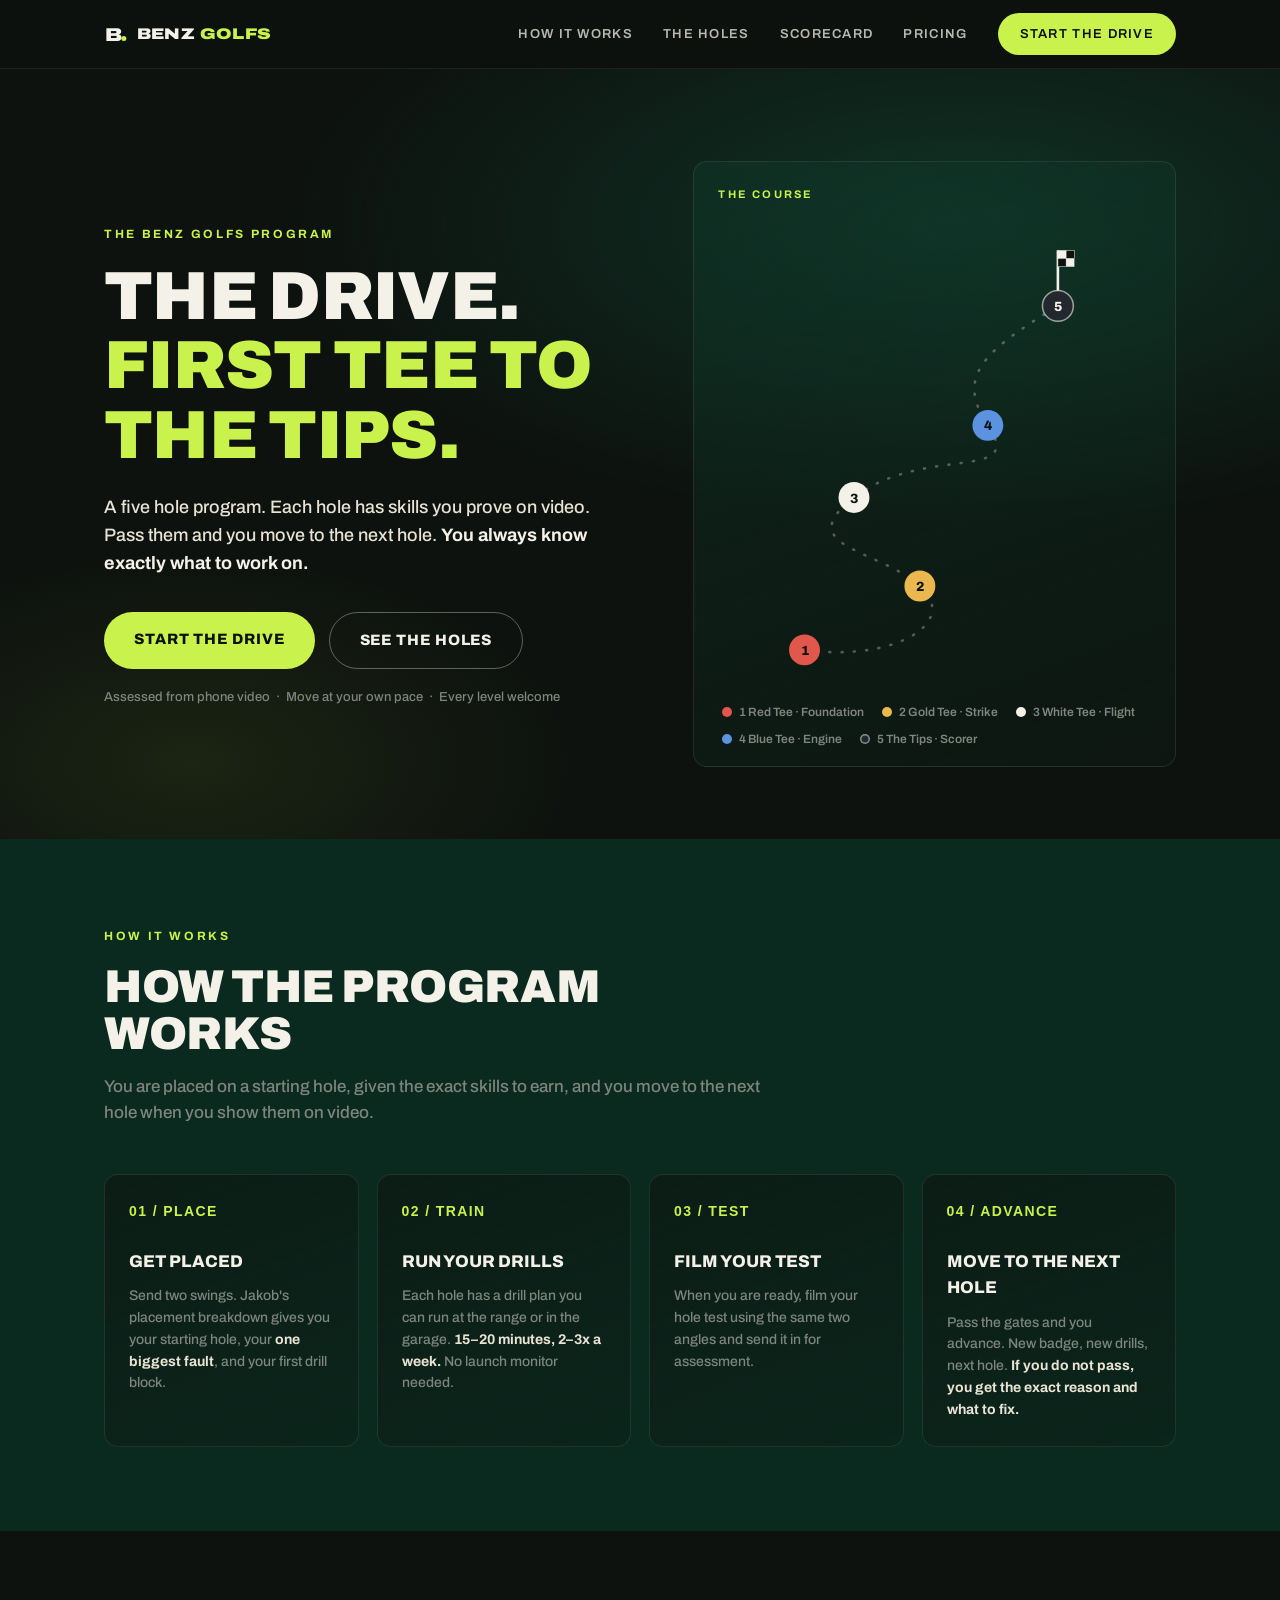
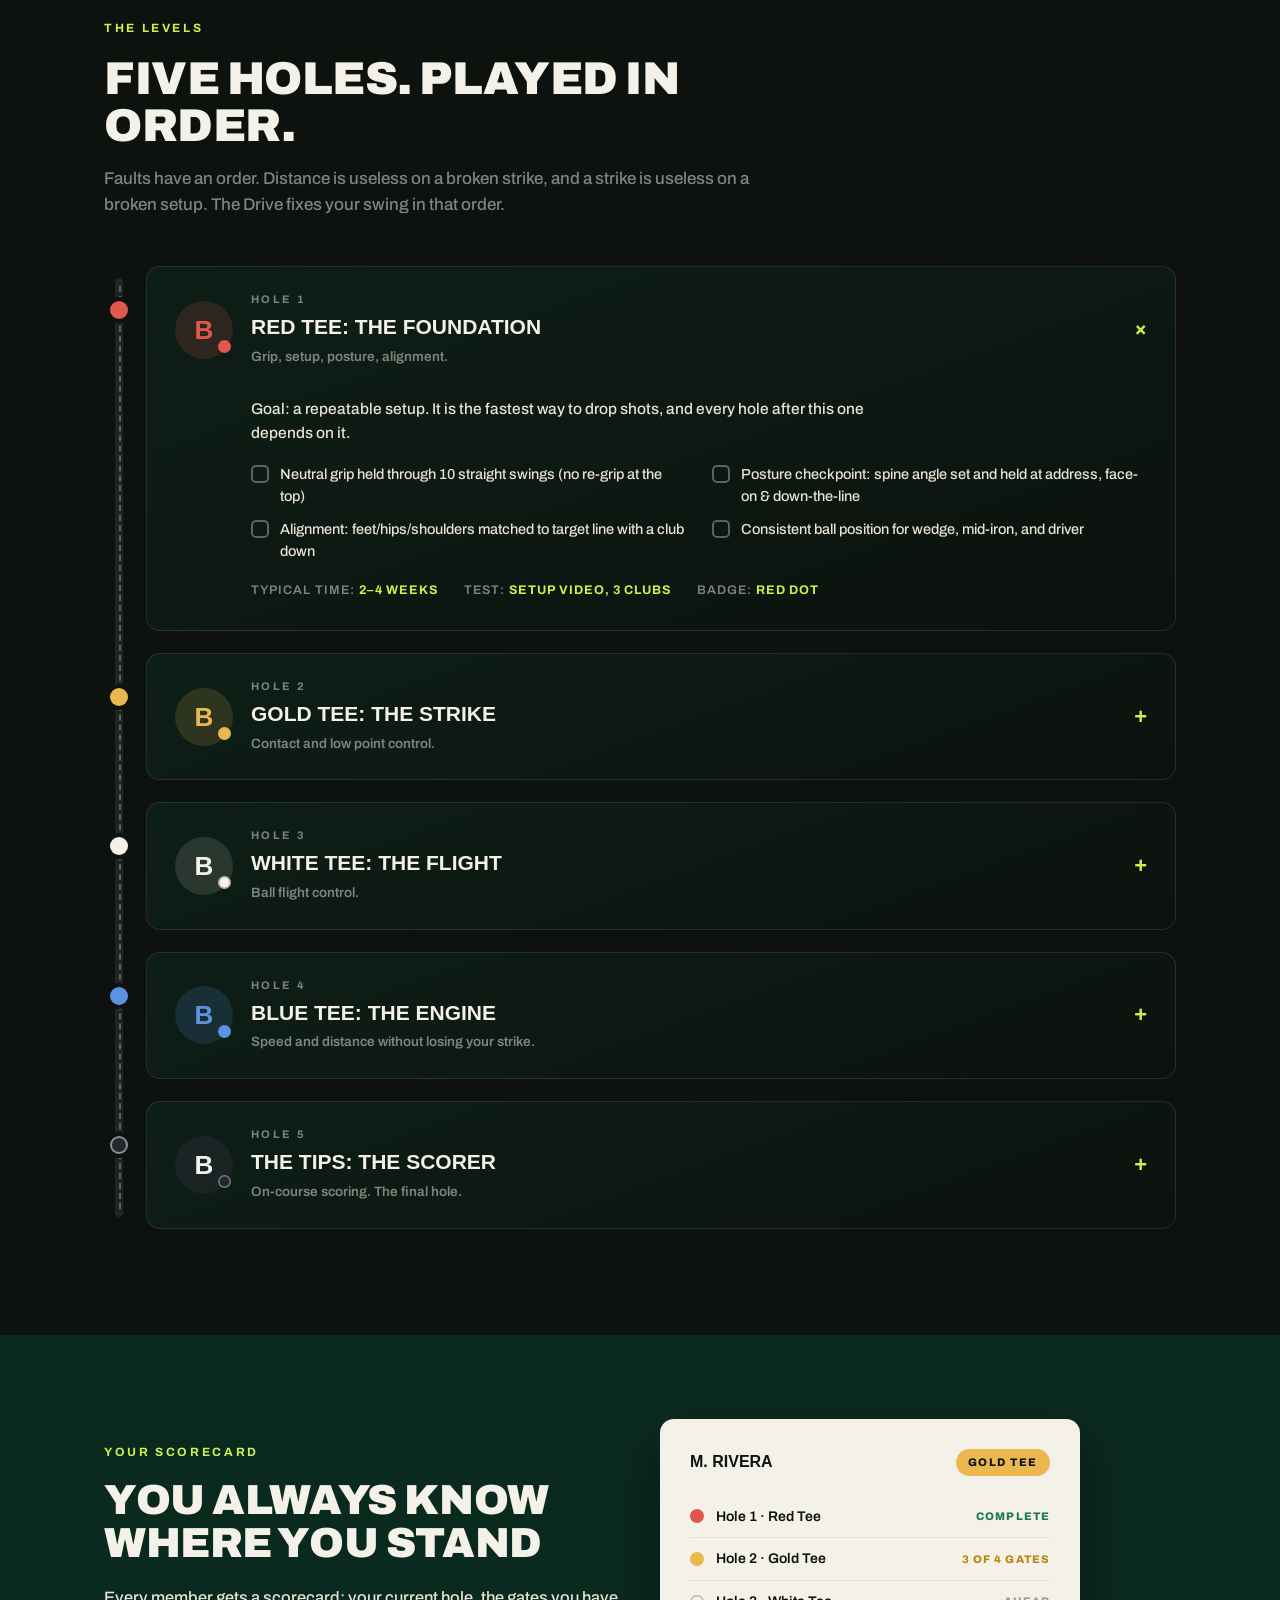
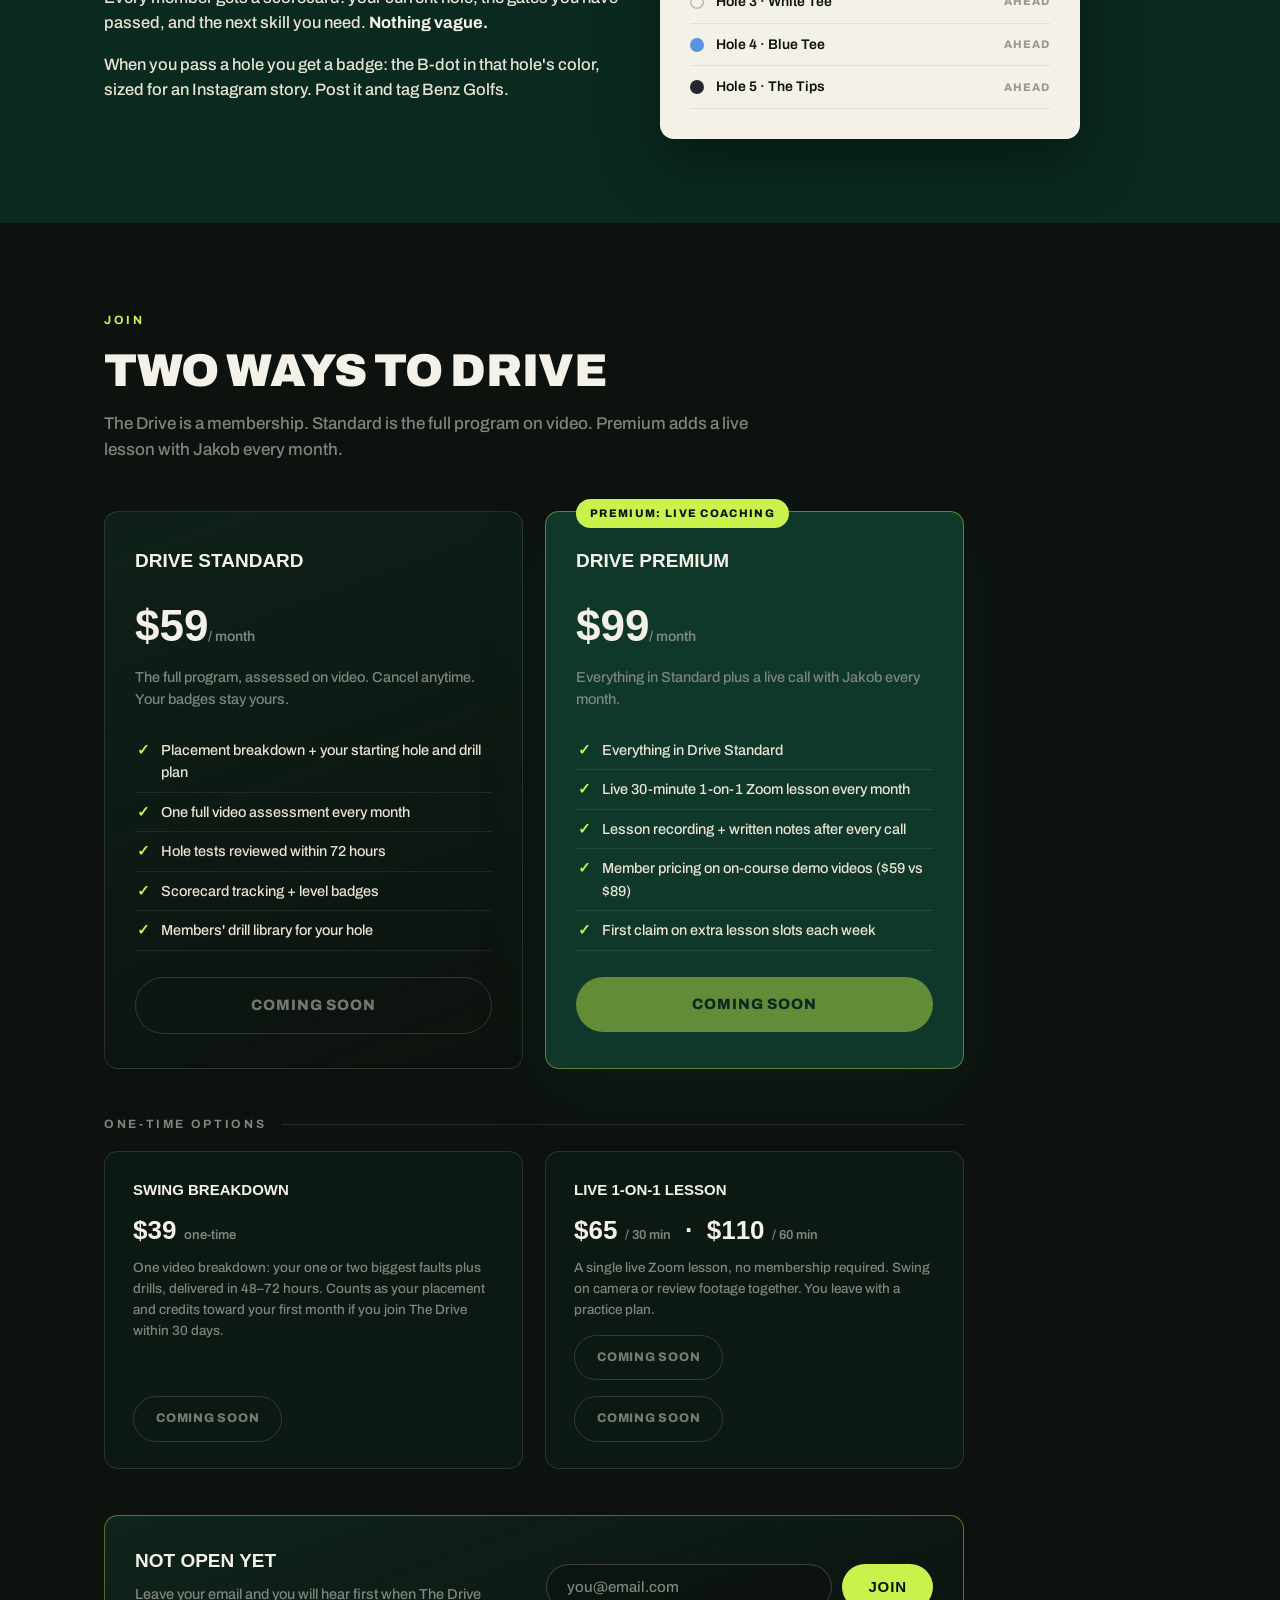
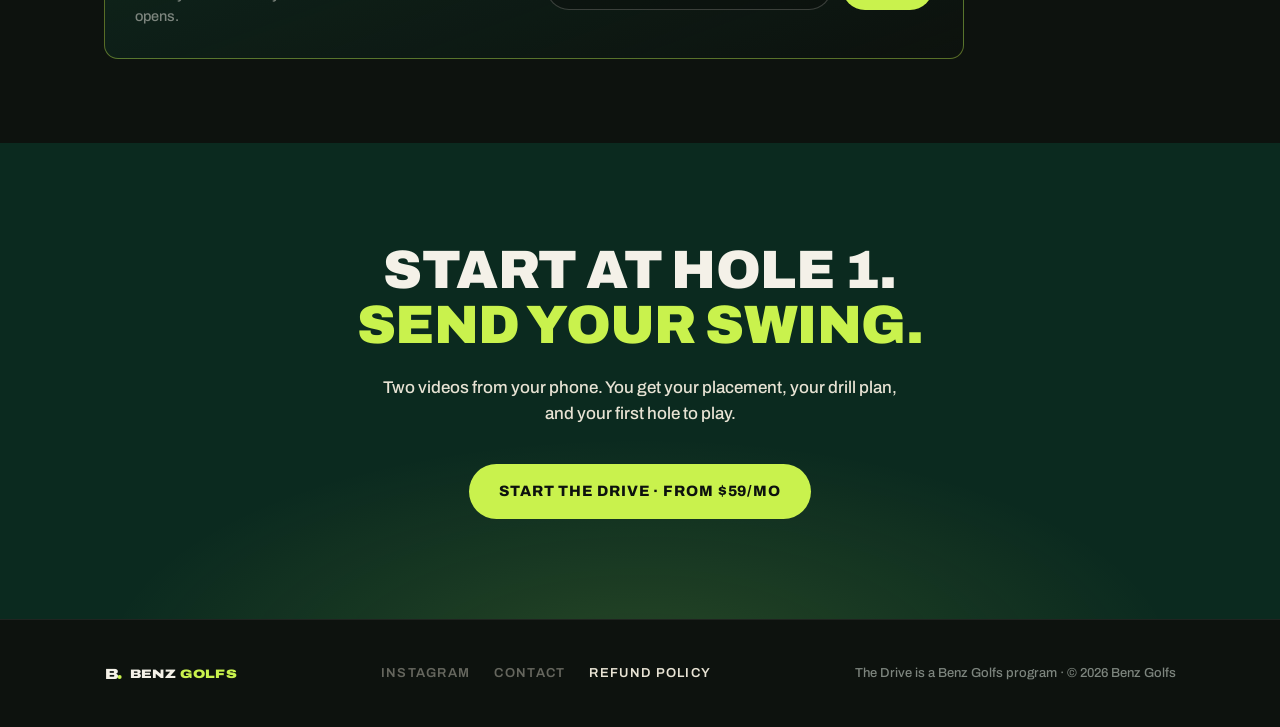
==== drive/index.html @ 37083e80 "Add checkout, intake, booking, waitlist and contact links Wire every buy button through config.js wi" ====
<!DOCTYPE html>
<html lang="en">
<head>
<meta charset="UTF-8">
<meta name="viewport" content="width=device-width, initial-scale=1.0">
<title>The Drive | Benz Golfs Program</title>
<meta name="description" content="The Drive by Benz Golfs: a five hole swing program. Each hole has skill gates you pass on video, a drill plan, and a badge to earn.">
<link rel="icon" type="image/png" href="[data-uri]">
<link rel="preconnect" href="https://fonts.googleapis.com">
<link rel="preconnect" href="https://fonts.gstatic.com" crossorigin>
<link href="https://fonts.googleapis.com/css2?family=Archivo:ital,wght@0,400;0,500;0,600;0,700;0,800;0,900;1,500&family=Archivo+Expanded:wght@700;800;900&display=swap" rel="stylesheet">
<style>
  :root {
    --ink: #0d120e;
    --pine: #10382a;
    --pine-deep: #0b2a1f;
    --cream: #f4f1e8;
    --cream-dim: #e8e3d4;
    --volt: #c9f24d;
    --gray: #7d857e;
    --radius: 14px;
    /* level colors */
    --lv-red: #e2574b;
    --lv-gold: #eab84e;
    --lv-white: #f4f1e8;
    --lv-blue: #5b93e0;
    --lv-black: #23282f;
  }
  * { margin: 0; padding: 0; box-sizing: border-box; }
  html { scroll-behavior: smooth; }
  body {
    font-family: 'Archivo', -apple-system, BlinkMacSystemFont, 'Segoe UI', sans-serif;
    background: var(--ink);
    color: var(--cream);
    line-height: 1.55;
    -webkit-font-smoothing: antialiased;
  }
  .display {
    font-family: 'Archivo Expanded', 'Archivo', sans-serif;
    font-weight: 900;
    text-transform: uppercase;
    letter-spacing: -0.01em;
    line-height: 1.02;
  }
  .wrap { max-width: 1120px; margin: 0 auto; padding: 0 24px; }
  .eyebrow {
    display: inline-block; font-size: 12px; font-weight: 700;
    text-transform: uppercase; letter-spacing: 0.22em;
    color: var(--volt); margin-bottom: 18px;
  }
  .btn {
    display: inline-block; font-weight: 800; font-size: 15px;
    text-transform: uppercase; letter-spacing: 0.06em;
    text-decoration: none; padding: 16px 30px; border-radius: 999px;
    transition: transform .15s ease, box-shadow .15s ease;
    cursor: pointer; border: none;
  }
  .btn:hover { transform: translateY(-2px); }
  .btn-volt { background: var(--volt); color: var(--ink); }
  .btn-volt:hover { box-shadow: 0 8px 28px rgba(201,242,77,0.35); }
  .btn-ghost { background: transparent; color: var(--cream); border: 1.5px solid rgba(244,241,232,0.35); }
  .btn-ghost:hover { border-color: var(--cream); }
  .btn.is-disabled, .btn.is-disabled:hover { opacity: 0.45; cursor: not-allowed; transform: none; box-shadow: none; }
  .btn-stack { display: flex; flex-direction: column; gap: 10px; align-self: stretch; }
  .btn-stack .btn { text-align: center; }

  /* ---------- NAV ---------- */
  nav {
    position: sticky; top: 0; z-index: 50;
    background: rgba(13,18,14,0.88);
    backdrop-filter: blur(12px);
    border-bottom: 1px solid rgba(244,241,232,0.08);
  }
  .nav-inner { display: flex; align-items: center; justify-content: space-between; height: 68px; }
  .wordmark { display: flex; align-items: center; text-decoration: none; }
  .nav-links { display: flex; align-items: center; gap: 30px; }
  .nav-links a {
    color: var(--cream); text-decoration: none; font-size: 13px; font-weight: 600;
    text-transform: uppercase; letter-spacing: 0.1em; opacity: 0.75; transition: opacity .15s;
  }
  .nav-links a:hover { opacity: 1; }
  .nav-links a.nav-cta { color: var(--ink); opacity: 1; }
  .nav-cta { padding: 11px 22px; font-size: 12px; }
  @media (max-width: 760px) { .nav-links { display: none; } }

  /* ---------- HERO ---------- */
  .hero {
    position: relative;
    background:
      radial-gradient(ellipse 80% 60% at 75% 20%, rgba(16,56,42,0.85), transparent 65%),
      radial-gradient(ellipse 50% 45% at 15% 90%, rgba(201,242,77,0.08), transparent 60%),
      var(--ink);
    padding: 92px 0 72px;
    overflow: hidden;
  }
  .hero-grid { display: grid; grid-template-columns: 1.05fr 0.95fr; gap: 56px; align-items: center; }
  .hero h1 { font-size: clamp(40px, 5.6vw, 68px); color: var(--cream); }
  .hero h1 .accent { color: var(--volt); }
  .hero-sub { margin-top: 24px; font-size: 18px; color: var(--cream-dim); max-width: 520px; font-weight: 500; }
  .hero-sub strong { color: var(--cream); }
  .hero-ctas { margin-top: 34px; display: flex; gap: 14px; flex-wrap: wrap; }
  .hero-note { margin-top: 18px; font-size: 13px; color: var(--gray); font-weight: 500; }

  /* tee ladder visual */
  .ladder-visual {
    display: flex; flex-direction: column; gap: 12px;
    background: linear-gradient(160deg, rgba(16,56,42,0.5), rgba(16,56,42,0.12));
    border: 1px solid rgba(244,241,232,0.09);
    border-radius: var(--radius); padding: 28px;
  }
  .rung { display: flex; align-items: center; gap: 14px; padding: 10px 12px; border-radius: 10px; transition: background .2s; }
  .rung:hover { background: rgba(244,241,232,0.05); }
  .rung .tee { width: 22px; height: 22px; border-radius: 50%; flex-shrink: 0; box-shadow: 0 0 12px rgba(0,0,0,0.4); }
  .rung .tee.ring { box-shadow: inset 0 0 0 2px rgba(244,241,232,0.35); }
  .rung .rname { font-family: 'Archivo Expanded', sans-serif; font-weight: 900; text-transform: uppercase; font-size: 15px; letter-spacing: 0.02em; }
  .rung .rsub { font-size: 12.5px; color: var(--gray); font-weight: 600; margin-left: auto; text-align: right; }
  .ladder-visual .cap { font-size: 11px; font-weight: 700; letter-spacing: 0.2em; text-transform: uppercase; color: var(--volt); margin-bottom: 6px; }
  @media (max-width: 860px) { .hero-grid { grid-template-columns: 1fr; } }


  /* roadmap hero visual */
  .roadmap-visual {
    background: linear-gradient(160deg, rgba(16,56,42,0.5), rgba(16,56,42,0.12));
    border: 1px solid rgba(244,241,232,0.09);
    border-radius: var(--radius); padding: 24px 24px 8px;
  }
  .roadmap-visual .cap { font-size: 11px; font-weight: 700; letter-spacing: 0.2em; text-transform: uppercase; color: var(--volt); display:block; margin-bottom: 4px; }
  .roadmap-visual svg { width: 100%; height: auto; display: block; }
  .roadmap-visual .rlabel { font-family: 'Archivo Expanded', Archivo, sans-serif; font-weight: 900; font-size: 13px; letter-spacing: 0.06em; fill: var(--cream); text-transform: uppercase; }
  .roadmap-visual .rsub { font-family: Archivo, sans-serif; font-weight: 600; font-size: 9.5px; letter-spacing: 0.14em; fill: var(--gray); text-transform: uppercase; }


  .course-legend { display: flex; flex-wrap: wrap; gap: 8px 18px; padding: 12px 4px 10px; }
  .course-legend span { display: inline-flex; align-items: center; gap: 7px; font-size: 12px; font-weight: 600; color: var(--gray); }
  .course-legend i { width: 10px; height: 10px; border-radius: 50%; display: inline-block; }

  /* road spine through the stage cards */
  .road { position: relative; padding-left: 42px; }
  .road::before {
    content: ""; position: absolute; left: 11px; top: 12px; bottom: 12px;
    width: 8px; border-radius: 4px; background: #1d2620;
  }
  .road::after {
    content: ""; position: absolute; left: 14.5px; top: 20px; bottom: 20px;
    border-left: 2px dashed rgba(244,241,232,0.3);
  }
  .road details { position: relative; overflow: visible; }
  .road details::before {
    content: ""; position: absolute; left: -37px; top: 34px;
    width: 18px; height: 18px; border-radius: 50%; z-index: 2;
    box-shadow: 0 0 0 4px var(--ink);
  }
  .road details.lv-red::before { background: var(--lv-red); }
  .road details.lv-gold::before { background: var(--lv-gold); }
  .road details.lv-white::before { background: var(--lv-white); }
  .road details.lv-blue::before { background: var(--lv-blue); }
  .road details.lv-black::before { background: var(--lv-black); box-shadow: 0 0 0 4px var(--ink), inset 0 0 0 2px rgba(244,241,232,0.5); }
  @media (max-width: 700px) { .road { padding-left: 34px; } .road details::before { left: -30px; } }

  /* ---------- SECTIONS ---------- */
  section { padding: 84px 0; }
  .sec-head { max-width: 680px; margin-bottom: 48px; }
  .sec-head h2 { font-size: clamp(30px, 4vw, 46px); }
  .sec-head p { margin-top: 16px; color: var(--gray); font-size: 17px; font-weight: 500; }

  /* ---------- HOW ---------- */
  #how { background: var(--pine-deep); }
  .loop { display: grid; grid-template-columns: repeat(4, 1fr); gap: 18px; }
  .loop-step {
    background: linear-gradient(160deg, rgba(13,18,14,0.55), rgba(13,18,14,0.2));
    border: 1px solid rgba(244,241,232,0.09);
    border-radius: var(--radius); padding: 26px 24px;
  }
  .loop-step .n { font-family: 'Archivo Expanded', sans-serif; font-weight: 900; color: var(--volt); font-size: 14px; letter-spacing: 0.1em; display: block; margin-bottom: 26px; }
  .loop-step h3 { font-size: 17px; font-weight: 800; text-transform: uppercase; margin-bottom: 10px; }
  .loop-step p { color: var(--gray); font-size: 14px; font-weight: 500; }
  .loop-step p strong { color: var(--cream-dim); }
  @media (max-width: 860px) { .loop { grid-template-columns: 1fr 1fr; } }
  @media (max-width: 560px) { .loop { grid-template-columns: 1fr; } }

  /* ---------- LEVELS ---------- */
  .level {
    border-radius: var(--radius);
    border: 1px solid rgba(244,241,232,0.1);
    margin-bottom: 22px;
    overflow: hidden;
    background: linear-gradient(160deg, rgba(16,56,42,0.35), rgba(13,18,14,0.2));
  }
  .level-head {
    display: flex; align-items: center; gap: 18px;
    padding: 24px 28px; cursor: pointer; list-style: none;
  }
  .level-head::-webkit-details-marker { display: none; }
  .level-badge {
    width: 58px; height: 58px; border-radius: 50%; flex-shrink: 0;
    display: flex; align-items: center; justify-content: center;
    font-family: 'Archivo Expanded', sans-serif; font-weight: 900; font-size: 26px;
    position: relative;
  }
  .level-badge .dot {
    position: absolute; right: 2px; bottom: 6px;
    width: 13px; height: 13px; border-radius: 50%;
  }
  .level-title { flex-grow: 1; }
  .level-title .lv { font-size: 11px; font-weight: 700; letter-spacing: 0.22em; text-transform: uppercase; color: var(--gray); display: block; margin-bottom: 3px; }
  .level-title h3 { font-family: 'Archivo Expanded', sans-serif; font-weight: 900; text-transform: uppercase; font-size: 21px; }
  .level-title .tag { font-size: 13.5px; color: var(--gray); font-weight: 600; margin-top: 3px; }
  .level-open-ind { font-family: 'Archivo Expanded', sans-serif; font-weight: 900; font-size: 22px; color: var(--volt); transition: transform .2s; }
  details[open] .level-open-ind { transform: rotate(45deg); }
  .level-body { padding: 4px 28px 30px 104px; }
  .level-body .goal { font-size: 15.5px; color: var(--cream-dim); font-weight: 500; margin-bottom: 18px; max-width: 640px; }
  .gates { display: grid; grid-template-columns: 1fr 1fr; gap: 10px 26px; margin-bottom: 18px; }
  .gate { display: flex; gap: 11px; font-size: 14.5px; font-weight: 500; color: var(--cream-dim); align-items: flex-start; }
  .gate .box {
    width: 18px; height: 18px; border-radius: 5px; flex-shrink: 0; margin-top: 2px;
    border: 2px solid rgba(244,241,232,0.35);
  }
  .level-meta { display: flex; gap: 26px; flex-wrap: wrap; font-size: 12.5px; color: var(--gray); font-weight: 600; text-transform: uppercase; letter-spacing: 0.08em; }
  .level-meta b { color: var(--volt); }
  @media (max-width: 700px) {
    .level-body { padding-left: 28px; }
    .gates { grid-template-columns: 1fr; }
  }

  /* ---------- SCORECARD ---------- */
  #scorecard { background: var(--pine-deep); }
  .score-grid { display: grid; grid-template-columns: 1fr 1fr; gap: 40px; align-items: center; }
  .score-copy p { color: var(--cream-dim); font-size: 16.5px; font-weight: 500; margin-bottom: 16px; }
  .score-copy p strong { color: var(--cream); }
  .scard {
    background: var(--cream); color: var(--ink);
    border-radius: var(--radius); padding: 30px;
    box-shadow: 0 24px 60px rgba(0,0,0,0.4);
    max-width: 420px;
  }
  .scard .sc-head { display: flex; justify-content: space-between; align-items: center; margin-bottom: 20px; }
  .scard .sc-head .nm { font-family: 'Archivo Expanded', sans-serif; font-weight: 900; text-transform: uppercase; font-size: 16px; }
  .scard .sc-head .lvl { font-size: 11px; font-weight: 800; letter-spacing: 0.14em; text-transform: uppercase; background: var(--lv-gold); padding: 5px 12px; border-radius: 999px; }
  .sc-row { display: flex; align-items: center; gap: 12px; padding: 10px 0; border-bottom: 1px solid rgba(13,18,14,0.08); font-size: 14px; font-weight: 600; }
  .sc-row .t { width: 14px; height: 14px; border-radius: 50%; flex-shrink: 0; }
  .sc-row .st { margin-left: auto; font-size: 11px; font-weight: 800; letter-spacing: 0.1em; text-transform: uppercase; }
  .sc-row .st.done { color: #1c7a4d; }
  .sc-row .st.now { color: #b8860b; }
  .sc-row .st.next { color: #9a9a90; }
  @media (max-width: 860px) { .score-grid { grid-template-columns: 1fr; } }

  /* ---------- PRICING ---------- */
  .pr-grid { display: grid; grid-template-columns: 1fr 1fr; gap: 22px; max-width: 860px; }
  .pr-card {
    border: 1px solid rgba(244,241,232,0.12); border-radius: var(--radius);
    padding: 34px 30px;
    background: linear-gradient(160deg, rgba(16,56,42,0.4), rgba(13,18,14,0.2));
  }
  .pr-card.featured { background: var(--pine); border-color: rgba(201,242,77,0.4); box-shadow: 0 24px 60px rgba(11,42,31,0.4); position: relative; }
  .pr-card .badge {
    position: absolute; top: -13px; left: 30px;
    background: var(--volt); color: var(--ink);
    font-size: 11px; font-weight: 800; text-transform: uppercase;
    letter-spacing: 0.12em; padding: 6px 14px; border-radius: 999px;
  }
  .pr-card h3 { font-family: 'Archivo Expanded', sans-serif; font-weight: 900; text-transform: uppercase; font-size: 19px; }
  .pr-card .pp { margin: 16px 0 6px; }
  .pr-card .pp .amount { font-family: 'Archivo Expanded', sans-serif; font-weight: 900; font-size: 44px; }
  .pr-card .pp .per { font-size: 14px; color: var(--gray); font-weight: 600; }
  .pr-card .blurb { color: var(--gray); font-size: 14.5px; font-weight: 500; margin-bottom: 20px; }
  .pr-card ul { list-style: none; margin-bottom: 26px; }
  .pr-card li { font-size: 14.5px; font-weight: 500; padding: 8px 0 8px 26px; position: relative; border-bottom: 1px solid rgba(244,241,232,0.08); color: var(--cream-dim); }
  .pr-card li::before { content: "✓"; position: absolute; left: 2px; color: var(--volt); font-weight: 800; }
  @media (max-width: 760px) { .pr-grid { grid-template-columns: 1fr; } }
  .alacarte-label {
    max-width: 860px; margin: 46px 0 18px;
    display: flex; align-items: center; gap: 16px;
    font-size: 12px; font-weight: 700; letter-spacing: 0.22em;
    text-transform: uppercase; color: var(--gray);
  }
  .alacarte-label::after { content: ""; flex-grow: 1; height: 1px; background: rgba(244,241,232,0.12); }
  .oneoff-grid { display: grid; grid-template-columns: 1fr 1fr; gap: 22px; max-width: 860px; }
  .oneoff-card {
    border: 1px solid rgba(244,241,232,0.12); border-radius: var(--radius);
    padding: 26px 28px;
    background: rgba(16,56,42,0.18);
    display: flex; flex-direction: column; gap: 8px;
  }
  .oneoff-card h4 { font-family: 'Archivo Expanded', sans-serif; font-weight: 900; text-transform: uppercase; font-size: 15px; }
  .oneoff-card .op { font-family: 'Archivo Expanded', sans-serif; font-weight: 900; font-size: 26px; }
  .oneoff-card .op span { font-family: 'Archivo', sans-serif; font-size: 13px; color: var(--gray); font-weight: 600; }
  .oneoff-card p { font-size: 13.5px; color: var(--gray); font-weight: 500; flex-grow: 1; }
  .oneoff-card .btn { padding: 12px 22px; font-size: 12.5px; align-self: flex-start; margin-top: 6px; }
  @media (max-width: 760px) { .oneoff-grid { grid-template-columns: 1fr; } }

  /* ---------- WAITLIST ---------- */
  .waitlist {
    max-width: 860px; margin-top: 46px;
    border: 1px solid rgba(201,242,77,0.4); border-radius: var(--radius);
    padding: 30px; background: linear-gradient(160deg, rgba(16,56,42,0.5), rgba(13,18,14,0.2));
    display: grid; grid-template-columns: 1fr 1fr; gap: 24px; align-items: center;
  }
  .waitlist h3 { font-family: 'Archivo Expanded', sans-serif; font-weight: 900; text-transform: uppercase; font-size: 19px; margin-bottom: 8px; }
  .waitlist p { color: var(--gray); font-size: 14.5px; font-weight: 500; }
  .wl-form { display: flex; gap: 10px; }
  .wl-form input[type="email"] {
    flex-grow: 1; min-width: 0;
    font-family: 'Archivo', sans-serif; font-size: 15px; font-weight: 500;
    color: var(--cream); background: rgba(13,18,14,0.6);
    border: 1.5px solid rgba(244,241,232,0.2); border-radius: 999px; padding: 14px 20px;
  }
  .wl-form input[type="email"]:focus { outline: none; border-color: var(--volt); }
  .wl-form input::placeholder { color: var(--gray); }
  .wl-form .btn { padding: 14px 26px; }
  .wl-hp { position: absolute; left: -9999px; }
  .wl-done { display: none; color: var(--volt); font-weight: 700; font-size: 15px; }
  .waitlist.joined .wl-form { display: none; }
  .waitlist.joined .wl-done { display: block; }
  .waitlist iframe { width: 100%; border: 0; }
  @media (max-width: 760px) {
    .waitlist { grid-template-columns: 1fr; padding: 24px; }
    .wl-form { flex-direction: column; }
    .wl-form .btn { text-align: center; }
  }

  /* ---------- FINAL ---------- */
  .final {
    background:
      radial-gradient(ellipse 70% 80% at 50% 110%, rgba(201,242,77,0.14), transparent 60%),
      var(--pine-deep);
    text-align: center; padding: 100px 0;
  }
  .final h2 { font-size: clamp(32px, 4.8vw, 54px); max-width: 780px; margin: 0 auto; }
  .final h2 .accent { color: var(--volt); }
  .final p { margin: 22px auto 36px; color: var(--cream-dim); font-size: 17px; font-weight: 500; max-width: 520px; }

  footer { padding: 40px 0; border-top: 1px solid rgba(244,241,232,0.08); }
  .foot-inner { display: flex; align-items: center; justify-content: space-between; flex-wrap: wrap; gap: 16px; }
  .foot-inner .small { font-size: 13px; color: var(--gray); font-weight: 500; }
  .foot-links { display: flex; gap: 24px; }
  .foot-links a { color: var(--cream-dim); text-decoration: none; font-size: 13px; font-weight: 600; text-transform: uppercase; letter-spacing: 0.1em; }
  .foot-links a:hover { color: var(--volt); }
  .foot-links a.is-disabled { opacity: 0.4; cursor: not-allowed; }
  .foot-links a.is-disabled:hover { color: var(--cream-dim); }

  /* ---------- MOBILE TAB BAR ---------- */
  .tabbar { display: none; }
  @media (max-width: 760px) {
    body { padding-bottom: 92px; }
    section { padding: 60px 0; }
    .tabbar {
      display: flex; position: fixed; top: auto; bottom: 0; left: 0; right: 0; z-index: 60; border-bottom: none;
      background: rgba(13,18,14,0.97);
      backdrop-filter: blur(14px);
      border-top: 1px solid rgba(244,241,232,0.14);
      padding: 10px 4px calc(10px + env(safe-area-inset-bottom));
      justify-content: space-around; align-items: flex-end;
    }
    .tabbar a {
      display: flex; flex-direction: column; align-items: center; gap: 5px;
      flex: 1; text-decoration: none;
      color: var(--gray); font-size: 10px; font-weight: 700;
      letter-spacing: 0.06em; text-transform: uppercase;
      padding-top: 4px;
    }
    .tabbar a.active { color: var(--cream); }
    .tabbar a .tico { width: 20px; height: 20px; display: block; }
    .tabbar a .tico path, .tabbar a .tico rect, .tabbar a .tico circle { stroke: currentColor; }
    .tabbar .drive-tab { margin-top: -30px; color: var(--cream); }
    .tabbar .drive-tab .puck {
      width: 56px; height: 56px; border-radius: 50%;
      background: var(--volt); border: 4px solid var(--ink);
      display: flex; align-items: center; justify-content: center;
      box-shadow: 0 6px 22px rgba(201,242,77,0.45);
    }
    .tabbar .drive-tab .puck svg { width: 24px; height: 24px; }
  }
</style>
</head>
<body>
<!-- LOGO DEFS -->
<svg width="0" height="0" aria-hidden="true" style="position:absolute">
  <defs>
    <symbol id="bg-lockup" viewBox="0 0 434 88">
      <g transform="translate(0,12)">
        <text x="25" y="49" text-anchor="middle" fill="currentColor" style="font-family:'Archivo Expanded',Archivo,sans-serif;font-weight:900;font-stretch:125%;font-size:48px">B</text>
        <circle cx="51" cy="43.5" r="6.5" fill="var(--accent,#c9f24d)"/>
      </g>
      <text x="84" y="58" style="font-family:'Archivo Expanded',Archivo,sans-serif;font-weight:900;font-stretch:125%;font-size:40px;letter-spacing:1px"><tspan fill="currentColor">BENZ </tspan><tspan fill="var(--golf,#c9f24d)">GOLFS</tspan></text>
    </symbol>
  </defs>
</svg>

<!-- ============ NAV ============ -->
<nav>
  <div class="wrap nav-inner">
    <a class="wordmark" href="/" aria-label="Benz Golfs"><svg width="168" height="34" style="color:var(--cream)"><use href="#bg-lockup"/></svg></a>
    <div class="nav-links">
      <a href="#how">How It Works</a>
      <a href="#levels">The Holes</a>
      <a href="#scorecard">Scorecard</a>
      <a href="#join">Pricing</a>
      <a href="#join" class="btn btn-volt nav-cta">Start The Drive</a>
    </div>
  </div>
</nav>

<!-- ============ HERO ============ -->
<header class="hero" id="top">
  <div class="wrap hero-grid">
    <div>
      <span class="eyebrow">The Benz Golfs Program</span>
      <h1 class="display">The Drive.<br><span class="accent">First tee to the tips.</span></h1>
      <p class="hero-sub">A five hole program. Each hole has skills you prove on video. Pass them and you move to the next hole. <strong>You always know exactly what to work on.</strong></p>
      <div class="hero-ctas">
        <a href="#join" class="btn btn-volt">Start The Drive</a>
        <a href="#levels" class="btn btn-ghost">See the Holes</a>
      </div>
      <p class="hero-note">Assessed from phone video&nbsp;&nbsp;·&nbsp;&nbsp;Move at your own pace&nbsp;&nbsp;·&nbsp;&nbsp;Every level welcome</p>
    </div>
    <div class="roadmap-visual" aria-label="The five holes of The Drive">
      <span class="cap">The Course</span>
      <svg viewBox="0 0 420 470" fill="none" role="img">
        <!-- path -->
        <path d="M84,430 C170,442 236,404 196,368 C156,332 70,330 132,282 C200,230 300,268 262,212 C230,164 258,140 330,96" stroke="rgba(244,241,232,0.3)" stroke-width="2.5" stroke-dasharray="1 11" stroke-linecap="round"/>
        <!-- flag at the finish -->
        <line x1="330" y1="82" x2="330" y2="42" stroke="#f4f1e8" stroke-width="2.5"/>
        <g transform="translate(330,42)">
          <rect width="8" height="8" fill="#f4f1e8"/><rect x="8" width="8" height="8" fill="#0d120e" stroke="#f4f1e8" stroke-width="0.5"/>
          <rect y="8" width="8" height="8" fill="#0d120e" stroke="#f4f1e8" stroke-width="0.5"/><rect x="8" y="8" width="8" height="8" fill="#f4f1e8"/>
        </g>
        <!-- stops -->
        <g><circle cx="84" cy="430" r="15" fill="var(--lv-red)"/><text x="84" y="435" text-anchor="middle" fill="#0d120e" style="font-family:Archivo,sans-serif;font-weight:800;font-size:13px">1</text></g>
        <g><circle cx="196" cy="368" r="15" fill="var(--lv-gold)"/><text x="196" y="373" text-anchor="middle" fill="#0d120e" style="font-family:Archivo,sans-serif;font-weight:800;font-size:13px">2</text></g>
        <g><circle cx="132" cy="282" r="15" fill="var(--lv-white)"/><text x="132" y="287" text-anchor="middle" fill="#0d120e" style="font-family:Archivo,sans-serif;font-weight:800;font-size:13px">3</text></g>
        <g><circle cx="262" cy="212" r="15" fill="var(--lv-blue)"/><text x="262" y="217" text-anchor="middle" fill="#0d120e" style="font-family:Archivo,sans-serif;font-weight:800;font-size:13px">4</text></g>
        <g><circle cx="330" cy="96" r="15" fill="var(--lv-black)" stroke="rgba(244,241,232,0.6)" stroke-width="1.5"/><text x="330" y="101" text-anchor="middle" fill="#f4f1e8" style="font-family:Archivo,sans-serif;font-weight:800;font-size:13px">5</text></g>
      </svg>
      <div class="course-legend">
        <span><i style="background:var(--lv-red)"></i>1 Red Tee · Foundation</span>
        <span><i style="background:var(--lv-gold)"></i>2 Gold Tee · Strike</span>
        <span><i style="background:var(--lv-white)"></i>3 White Tee · Flight</span>
        <span><i style="background:var(--lv-blue)"></i>4 Blue Tee · Engine</span>
        <span><i style="background:var(--lv-black);box-shadow:inset 0 0 0 1.5px rgba(244,241,232,0.5)"></i>5 The Tips · Scorer</span>
      </div>
    </div>
  </div>
</header>

<!-- ============ HOW ============ -->
<section id="how">
  <div class="wrap">
    <div class="sec-head">
      <span class="eyebrow">How It Works</span>
      <h2 class="display">How the program works</h2>
      <p>You are placed on a starting hole, given the exact skills to earn, and you move to the next hole when you show them on video.</p>
    </div>
    <div class="loop">
      <div class="loop-step">
        <span class="n">01 / PLACE</span>
        <h3>Get placed</h3>
        <p>Send two swings. Jakob's placement breakdown gives you your starting hole, your <strong>one biggest fault</strong>, and your first drill block.</p>
      </div>
      <div class="loop-step">
        <span class="n">02 / TRAIN</span>
        <h3>Run your drills</h3>
        <p>Each hole has a drill plan you can run at the range or in the garage. <strong>15–20 minutes, 2–3x a week.</strong> No launch monitor needed.</p>
      </div>
      <div class="loop-step">
        <span class="n">03 / TEST</span>
        <h3>Film your test</h3>
        <p>When you are ready, film your hole test using the same two angles and send it in for assessment.</p>
      </div>
      <div class="loop-step">
        <span class="n">04 / ADVANCE</span>
        <h3>Move to the next hole</h3>
        <p>Pass the gates and you advance. New badge, new drills, next hole. <strong>If you do not pass, you get the exact reason and what to fix.</strong></p>
      </div>
    </div>
  </div>
</section>

<!-- ============ LEVELS ============ -->
<section id="levels">
  <div class="wrap">
    <div class="sec-head">
      <span class="eyebrow">The Levels</span>
      <h2 class="display">Five holes. Played in order.</h2>
      <p>Faults have an order. Distance is useless on a broken strike, and a strike is useless on a broken setup. The Drive fixes your swing in that order.</p>
    </div>

    <div class="road">
    <details class="level lv-red" open>
      <summary class="level-head">
        <span class="level-badge" style="background:rgba(226,87,75,0.15);color:var(--lv-red)">B<span class="dot" style="background:var(--lv-red)"></span></span>
        <span class="level-title">
          <span class="lv">Hole 1</span>
          <h3>Red Tee: The Foundation</h3>
          <span class="tag">Grip, setup, posture, alignment.</span>
        </span>
        <span class="level-open-ind">+</span>
      </summary>
      <div class="level-body">
        <p class="goal">Goal: a repeatable setup. It is the fastest way to drop shots, and every hole after this one depends on it.</p>
        <div class="gates">
          <div class="gate"><span class="box"></span>Neutral grip held through 10 straight swings (no re-grip at the top)</div>
          <div class="gate"><span class="box"></span>Posture checkpoint: spine angle set and held at address, face-on &amp; down-the-line</div>
          <div class="gate"><span class="box"></span>Alignment: feet/hips/shoulders matched to target line with a club down</div>
          <div class="gate"><span class="box"></span>Consistent ball position for wedge, mid-iron, and driver</div>
        </div>
        <div class="level-meta"><span>Typical time: <b>2–4 weeks</b></span><span>Test: <b>setup video, 3 clubs</b></span><span>Badge: <b>Red dot</b></span></div>
      </div>
    </details>

    <details class="level lv-gold">
      <summary class="level-head">
        <span class="level-badge" style="background:rgba(234,184,78,0.15);color:var(--lv-gold)">B<span class="dot" style="background:var(--lv-gold)"></span></span>
        <span class="level-title">
          <span class="lv">Hole 2</span>
          <h3>Gold Tee: The Strike</h3>
          <span class="tag">Contact and low point control.</span>
        </span>
        <span class="level-open-ind">+</span>
      </summary>
      <div class="level-body">
        <p class="goal">Goal: ball first, ground second, every time. Controlling your low point removes thin and fat shots.</p>
        <div class="gates">
          <div class="gate"><span class="box"></span>7/10 ball-first strikes with a mid-iron (towel or line drill on video)</div>
          <div class="gate"><span class="box"></span>Divot starts in front of the ball, not behind it</div>
          <div class="gate"><span class="box"></span>Weight on the lead side at impact, no hanging back</div>
          <div class="gate"><span class="box"></span>Centered face contact 6/10 (foot-spray or impact tape)</div>
        </div>
        <div class="level-meta"><span>Typical time: <b>4–8 weeks</b></span><span>Test: <b>10-ball strike test</b></span><span>Badge: <b>Gold dot</b></span></div>
      </div>
    </details>

    <details class="level lv-white">
      <summary class="level-head">
        <span class="level-badge" style="background:rgba(244,241,232,0.12);color:var(--lv-white)">B<span class="dot" style="background:var(--lv-white);box-shadow:inset 0 0 0 1.5px rgba(13,18,14,0.3)"></span></span>
        <span class="level-title">
          <span class="lv">Hole 3</span>
          <h3>White Tee: The Flight</h3>
          <span class="tag">Ball flight control.</span>
        </span>
        <span class="level-open-ind">+</span>
      </summary>
      <div class="level-body">
        <p class="goal">Goal: the ball starts where you aim it and curves the way you chose. You learn to control face and path.</p>
        <div class="gates">
          <div class="gate"><span class="box"></span>7/10 shots starting on your intended line</div>
          <div class="gate"><span class="box"></span>One reliable stock shape (draw or fade) you can call before you swing</div>
          <div class="gate"><span class="box"></span>Big miss reduced: no more than 1 in 10 with the old curve</div>
          <div class="gate"><span class="box"></span>Trajectory control: show a stock, a lower, and a higher flight with one club</div>
        </div>
        <div class="level-meta"><span>Typical time: <b>6–10 weeks</b></span><span>Test: <b>called-shot video test</b></span><span>Badge: <b>White dot</b></span></div>
      </div>
    </details>

    <details class="level lv-blue">
      <summary class="level-head">
        <span class="level-badge" style="background:rgba(91,147,224,0.15);color:var(--lv-blue)">B<span class="dot" style="background:var(--lv-blue)"></span></span>
        <span class="level-title">
          <span class="lv">Hole 4</span>
          <h3>Blue Tee: The Engine</h3>
          <span class="tag">Speed and distance without losing your strike.</span>
        </span>
        <span class="level-open-ind">+</span>
      </summary>
      <div class="level-body">
        <p class="goal">Goal: more distance through better sequencing, not harder swinging. Ground force, rotation, and a reliable driver.</p>
        <div class="gates">
          <div class="gate"><span class="box"></span>Proper sequence on video: hips lead, chest follows, arms last</div>
          <div class="gate"><span class="box"></span>Driver carry up a measurable step from your Level 3 baseline</div>
          <div class="gate"><span class="box"></span>Speed session protocol done 2x/week for four weeks</div>
          <div class="gate"><span class="box"></span>Keep it: 7/10 fairway-window drives at your new speed</div>
        </div>
        <div class="level-meta"><span>Typical time: <b>8–12 weeks</b></span><span>Test: <b>driver session video</b></span><span>Badge: <b>Blue dot</b></span></div>
      </div>
    </details>

    <details class="level lv-black">
      <summary class="level-head">
        <span class="level-badge" style="background:rgba(35,40,47,0.6);color:var(--cream)">B<span class="dot" style="background:var(--lv-black);box-shadow:inset 0 0 0 1.5px rgba(244,241,232,0.4)"></span></span>
        <span class="level-title">
          <span class="lv">Hole 5</span>
          <h3>The Tips: The Scorer</h3>
          <span class="tag">On-course scoring. The final hole.</span>
        </span>
        <span class="level-open-ind">+</span>
      </summary>
      <div class="level-body">
        <p class="goal">Goal: take the swing to the course. Scoring shots, smart misses, and a pre-shot routine that holds up under pressure.</p>
        <div class="gates">
          <div class="gate"><span class="box"></span>Wedge distance control: three stock numbers you can hit on demand</div>
          <div class="gate"><span class="box"></span>On-course video: routine + commitment on 9 documented holes</div>
          <div class="gate"><span class="box"></span>Miss management: your bad shot is playable (show the pattern)</div>
          <div class="gate"><span class="box"></span>Beat your entry handicap by the target you and Jakob set</div>
        </div>
        <div class="level-meta"><span>Typical time: <b>ongoing</b></span><span>Test: <b>on-course assessment</b></span><span>Badge: <b>Black dot, Tips graduate</b></span></div>
      </div>
    </details>
    </div>

  </div>
</section>

<!-- ============ SCORECARD ============ -->
<section id="scorecard">
  <div class="wrap score-grid">
    <div class="score-copy">
      <span class="eyebrow">Your Scorecard</span>
      <h2 class="display" style="font-size:clamp(28px,3.6vw,42px);margin-bottom:20px;">You always know where you stand</h2>
      <p>Every member gets a scorecard: your current hole, the gates you have passed, and the next skill you need. <strong>Nothing vague.</strong></p>
      <p>When you pass a hole you get a badge: the B-dot in that hole's color, sized for an Instagram story. Post it and tag Benz Golfs.</p>
    </div>
    <div class="scard" aria-label="Example scorecard">
      <div class="sc-head">
        <span class="nm">M. Rivera</span>
        <span class="lvl">Gold Tee</span>
      </div>
      <div class="sc-row"><span class="t" style="background:var(--lv-red)"></span>Hole 1 · Red Tee<span class="st done">Complete</span></div>
      <div class="sc-row"><span class="t" style="background:var(--lv-gold)"></span>Hole 2 · Gold Tee<span class="st now">3 of 4 gates</span></div>
      <div class="sc-row"><span class="t" style="background:var(--lv-white);box-shadow:inset 0 0 0 1.5px rgba(13,18,14,0.25)"></span>Hole 3 · White Tee<span class="st next">Ahead</span></div>
      <div class="sc-row"><span class="t" style="background:var(--lv-blue)"></span>Hole 4 · Blue Tee<span class="st next">Ahead</span></div>
      <div class="sc-row"><span class="t" style="background:var(--lv-black)"></span>Hole 5 · The Tips<span class="st next">Ahead</span></div>
    </div>
  </div>
</section>

<!-- ============ PRICING ============ -->
<section id="join">
  <div class="wrap">
    <div class="sec-head">
      <span class="eyebrow">Join</span>
      <h2 class="display">Two ways to drive</h2>
      <p>The Drive is a membership. Standard is the full program on video. Premium adds a live lesson with Jakob every month.</p>
    </div>
    <div class="pr-grid">
      <div class="pr-card">
        <h3>Drive Standard</h3>
        <div class="pp"><span class="amount">$59</span><span class="per">/ month</span></div>
        <p class="blurb">The full program, assessed on video. Cancel anytime. Your badges stay yours.</p>
        <ul>
          <li>Placement breakdown + your starting hole and drill plan</li>
          <li>One full video assessment every month</li>
          <li>Hole tests reviewed within 72 hours</li>
          <li>Scorecard tracking + level badges</li>
          <li>Members' drill library for your hole</li>
        </ul>
        <a class="btn btn-ghost" style="width:100%;text-align:center;" data-product="standard">Start The Drive · $59/mo</a>
      </div>
      <div class="pr-card featured">
        <span class="badge">Premium: Live Coaching</span>
        <h3>Drive Premium</h3>
        <div class="pp"><span class="amount">$99</span><span class="per">/ month</span></div>
        <p class="blurb">Everything in Standard plus a live call with Jakob every month.</p>
        <ul>
          <li>Everything in Drive Standard</li>
          <li>Live 30-minute 1-on-1 Zoom lesson every month</li>
          <li>Lesson recording + written notes after every call</li>
          <li>Member pricing on on-course demo videos ($59 vs $89)</li>
          <li>First claim on extra lesson slots each week</li>
        </ul>
        <a class="btn btn-volt" style="width:100%;text-align:center;" data-product="premium">Go Premium · $99/mo</a>
      </div>
    </div>

    <div class="alacarte-label">One-time options</div>
    <div class="oneoff-grid">
      <div class="oneoff-card">
        <h4>Swing Breakdown</h4>
        <div class="op">$39 <span>one-time</span></div>
        <p>One video breakdown: your one or two biggest faults plus drills, delivered in 48–72 hours. Counts as your placement and credits toward your first month if you join The Drive within 30 days.</p>
        <a class="btn btn-ghost" data-product="breakdown">Get a Breakdown</a>
      </div>
      <div class="oneoff-card">
        <h4>Live 1-on-1 Lesson</h4>
        <div class="op">$65 <span>/ 30 min</span> &nbsp;·&nbsp; $110 <span>/ 60 min</span></div>
        <p>A single live Zoom lesson, no membership required. Swing on camera or review footage together. You leave with a practice plan.</p>
        <div class="btn-stack">
          <a class="btn btn-ghost" data-product="zoom30">Book 30 Min · $65</a>
          <a class="btn btn-ghost" data-product="zoom60">Book 60 Min · $110</a>
        </div>
      </div>
    </div>

    <!-- ============ WAITLIST ============ -->
    <!-- Uses Netlify Forms by default (the form is detected at deploy time; submissions show in the Netlify dashboard under Forms).
         If TALLY_WAITLIST_FORM_ID is set in /config.js, the Tally form is embedded here instead. -->
    <div class="waitlist" id="waitlist">
      <div>
        <h3>Not open yet</h3>
        <p>Leave your email and you will hear first when The Drive opens.</p>
      </div>
      <div class="wl-slot">
        <form class="wl-form" name="drive-waitlist" method="POST" action="/drive/?waitlist=joined" data-netlify="true" netlify-honeypot="bot-field">
          <input type="hidden" name="form-name" value="drive-waitlist">
          <p class="wl-hp" aria-hidden="true"><label>Leave this field empty <input name="bot-field" tabindex="-1" autocomplete="off"></label></p>
          <label for="wl-email" class="wl-hp">Email</label>
          <input id="wl-email" type="email" name="email" placeholder="you@email.com" required autocomplete="email">
          <button type="submit" class="btn btn-volt">Join</button>
        </form>
        <p class="wl-done">You are on the list. You will get one email when The Drive opens.</p>
      </div>
    </div>
  </div>
</section>

<!-- ============ FINAL ============ -->
<section class="final">
  <div class="wrap">
    <h2 class="display">Start at Hole 1.<br><span class="accent">Send your swing.</span></h2>
    <p>Two videos from your phone. You get your placement, your drill plan, and your first hole to play.</p>
    <a href="#join" class="btn btn-volt">Start The Drive · From $59/mo</a>
  </div>
</section>

<footer>
  <div class="wrap foot-inner">
    <a class="wordmark" href="#top" aria-label="Benz Golfs"><svg width="133" height="27" style="color:var(--cream)"><use href="#bg-lockup"/></svg></a>
    <div class="foot-links">
      <a data-link="instagram">Instagram</a>
      <a data-link="contact">Contact</a>
      <a href="/#faq">Refund Policy</a>
    </div>
    <span class="small">The Drive is a Benz Golfs program · © 2026 Benz Golfs</span>
  </div>
</footer>

<nav class="tabbar" aria-label="Mobile navigation">
  <a href="/"><svg class="tico" viewBox="0 0 24 24" fill="none" stroke-width="2" stroke-linecap="round" stroke-linejoin="round"><path d="M3 11 L12 4 L21 11 M6 10 V20 H18 V10"/></svg><span>Home</span></a>
  <a href="#levels"><svg class="tico" viewBox="0 0 24 24" fill="none" stroke-width="2" stroke-linecap="round" stroke-linejoin="round"><path d="M6 21 V4 M6 4 H17 L14.5 7.5 L17 11 H6"/></svg><span>Holes</span></a>
  <a href="#top" class="drive-tab active"><span class="puck"><svg viewBox="0 0 24 24" fill="none"><line x1="7" y1="21" x2="7" y2="3" stroke="#0d120e" stroke-width="2.4" stroke-linecap="round"/><g><rect x="7" y="3" width="5" height="5" fill="#0d120e"/><rect x="12" y="3" width="5" height="5" fill="none" stroke="#0d120e" stroke-width="1.2"/><rect x="7" y="8" width="5" height="5" fill="none" stroke="#0d120e" stroke-width="1.2"/><rect x="12" y="8" width="5" height="5" fill="#0d120e"/></g></svg></span><span>The Drive</span></a>
  <a href="#scorecard"><svg class="tico" viewBox="0 0 24 24" fill="none" stroke-width="2" stroke-linecap="round" stroke-linejoin="round"><rect x="3" y="5" width="18" height="14" rx="2"/><path d="M7 10 H17 M7 14 H13"/></svg><span>Scorecard</span></a>
  <a href="#join"><svg class="tico" viewBox="0 0 24 24" fill="none" stroke-width="2" stroke-linecap="round" stroke-linejoin="round"><path d="M12 3 H20 V11 L11 20 L3 12 Z"/><circle cx="16" cy="7" r="1.6"/></svg><span>Join</span></a>
</nav>

<script src="/config.js"></script>
<script src="/assets/site.js"></script>
<script>
(function () {
  var cfg = window.BENZ_CONFIG || {};
  var box = document.getElementById('waitlist');
  if (!box) return;
  var tallyId = (cfg.TALLY_WAITLIST_FORM_ID || '').trim();
  if (tallyId) {
    /* Swap the Netlify form for the Tally embed. */
    var slot = box.querySelector('.wl-slot');
    var iframe = document.createElement('iframe');
    iframe.src = 'https://tally.so/embed/' + encodeURIComponent(tallyId) + '?alignLeft=1&hideTitle=1&transparentBackground=1&dynamicHeight=1';
    iframe.title = 'The Drive waitlist';
    iframe.height = '180';
    iframe.loading = 'lazy';
    slot.innerHTML = '';
    slot.appendChild(iframe);
    var s = document.createElement('script');
    s.src = 'https://tally.so/widgets/embed.js';
    document.body.appendChild(s);
    return;
  }
  /* Netlify Forms redirects back here after a submission. */
  if (/[?&]waitlist=joined/.test(window.location.search)) {
    box.classList.add('joined');
    box.scrollIntoView();
  }
})();
</script>
</body>
</html>
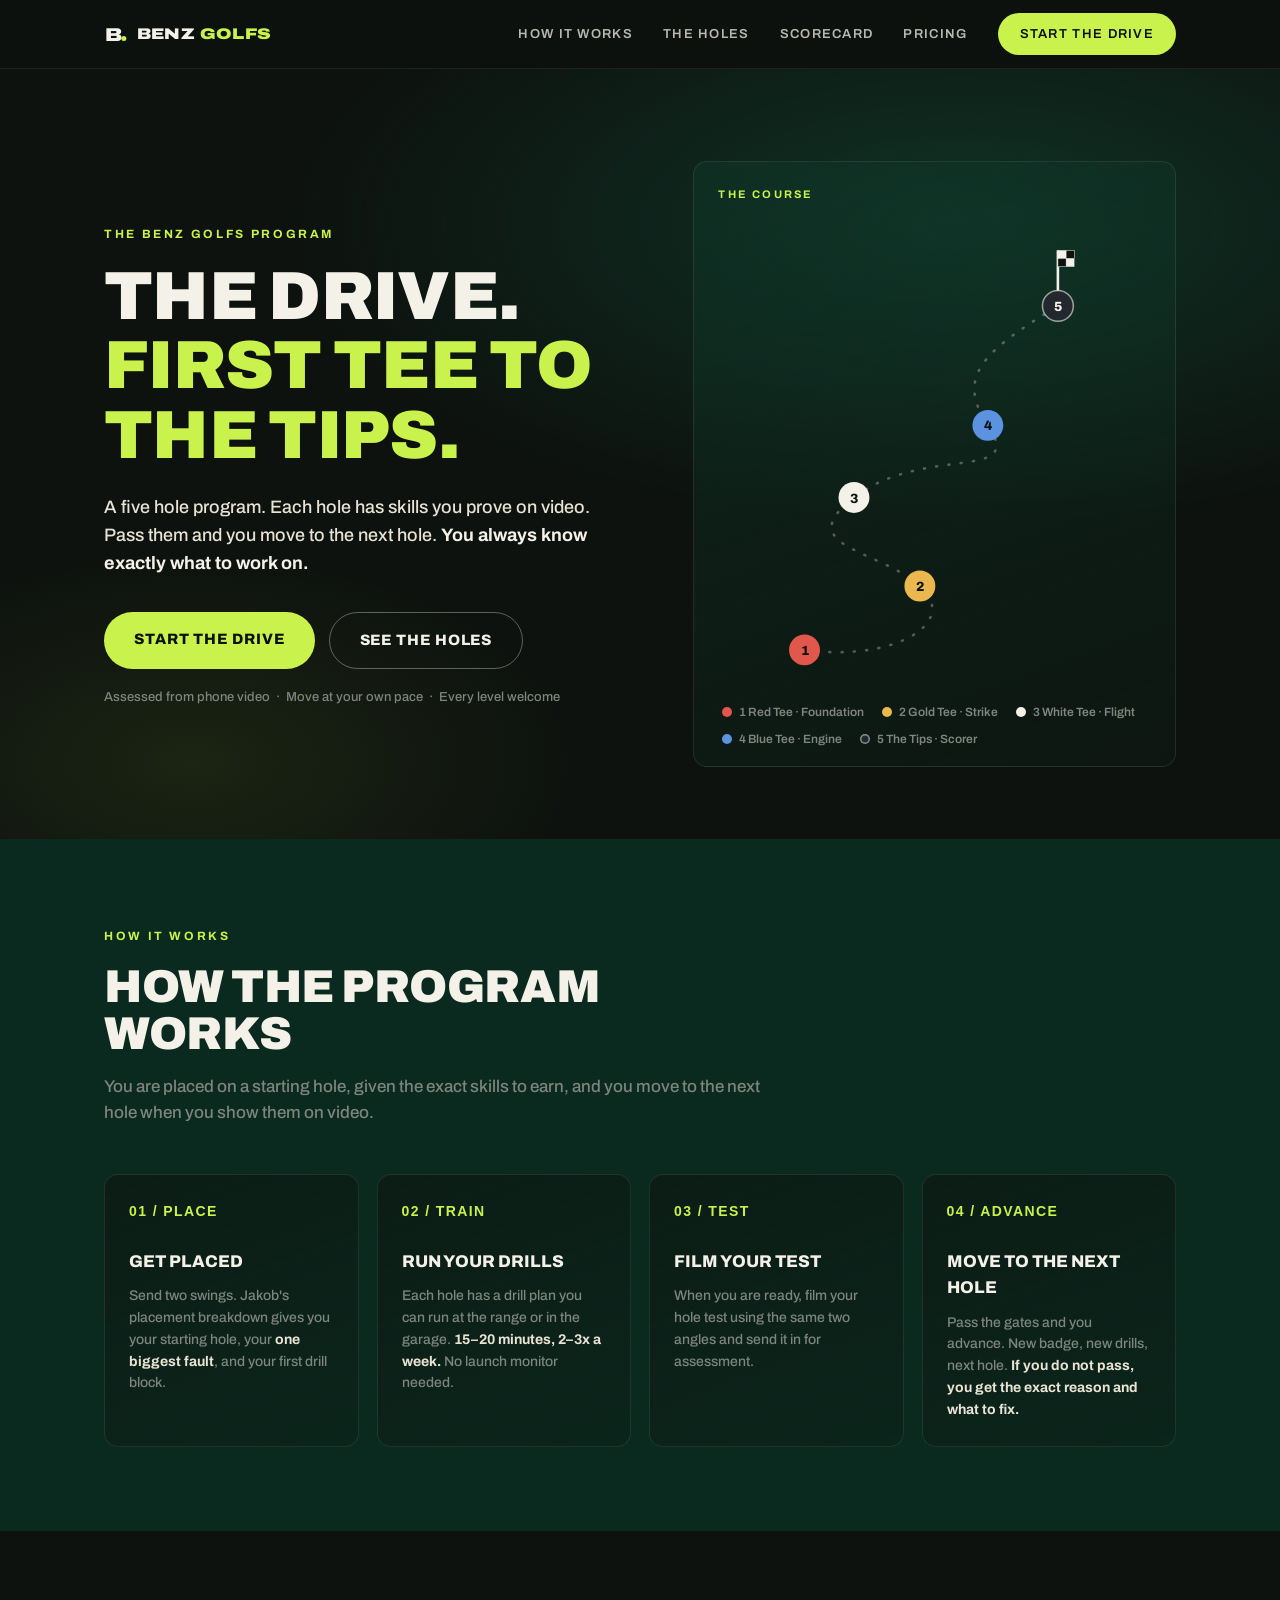
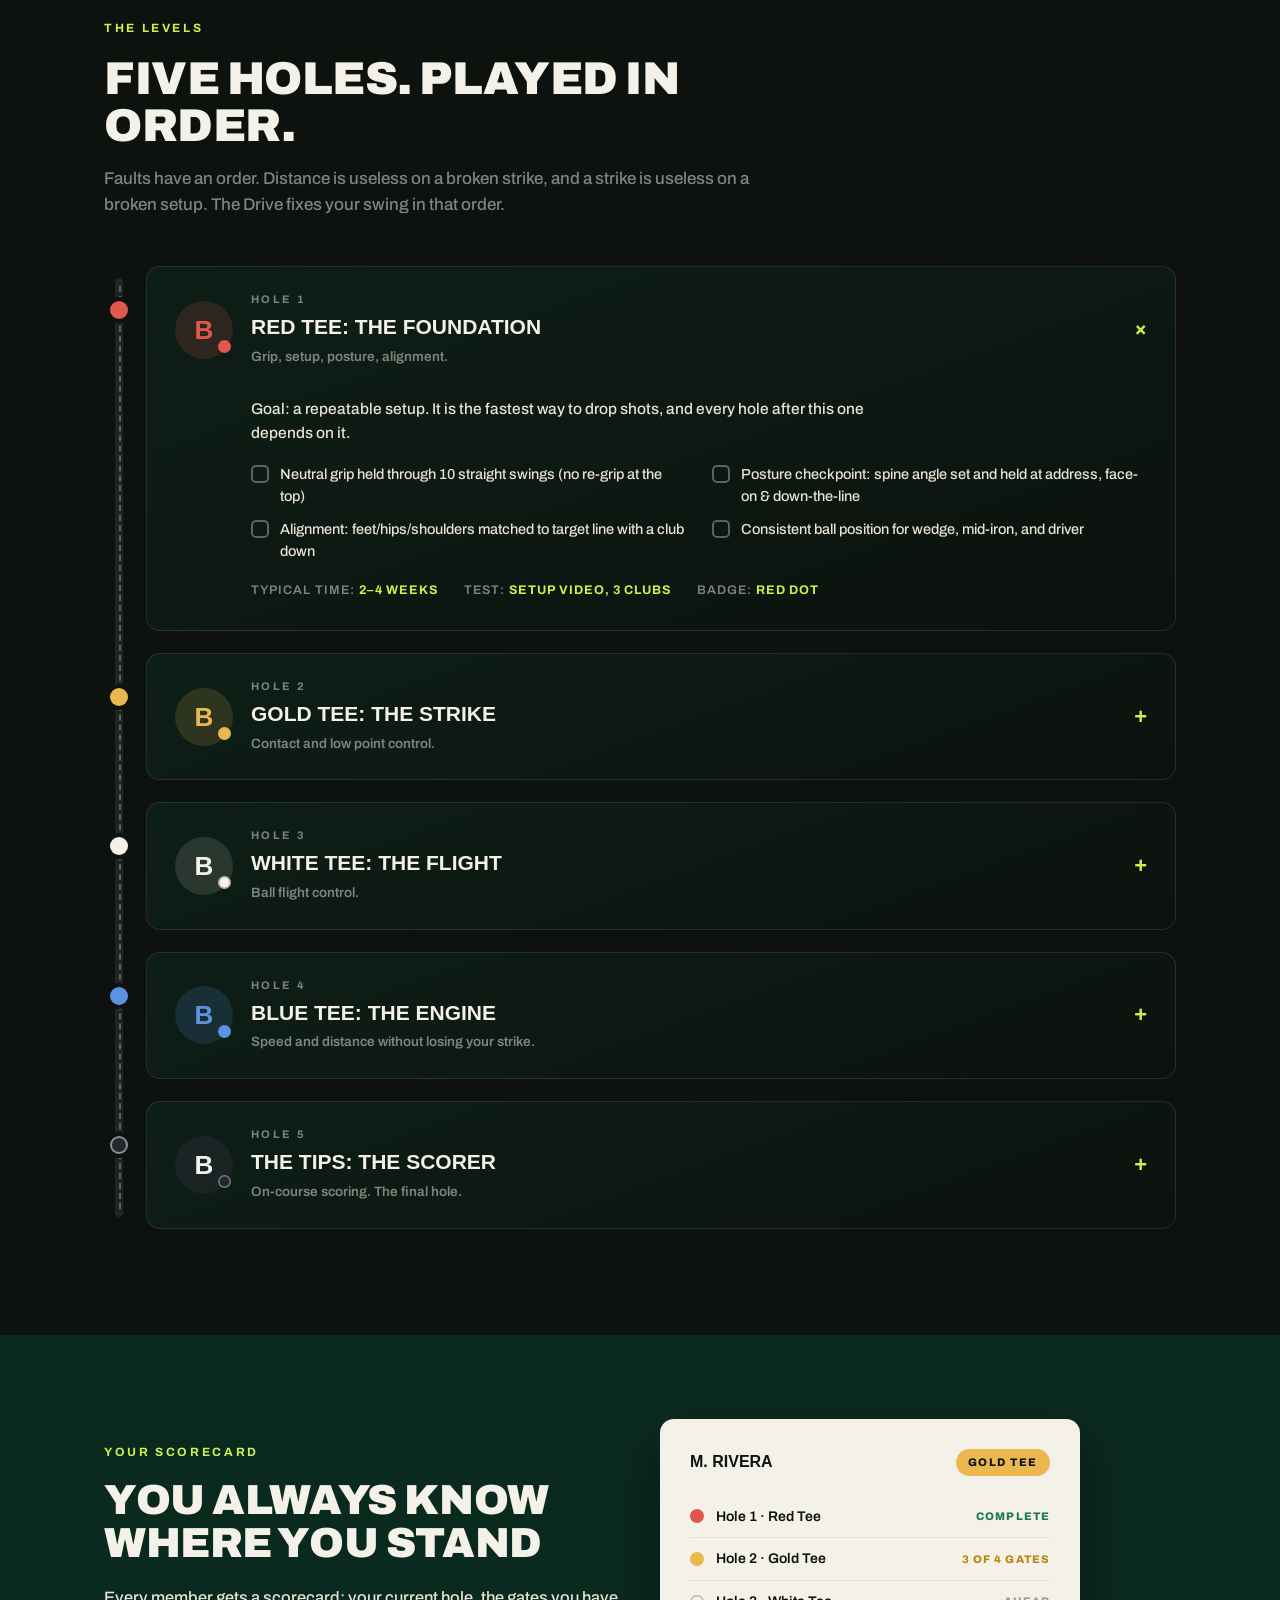
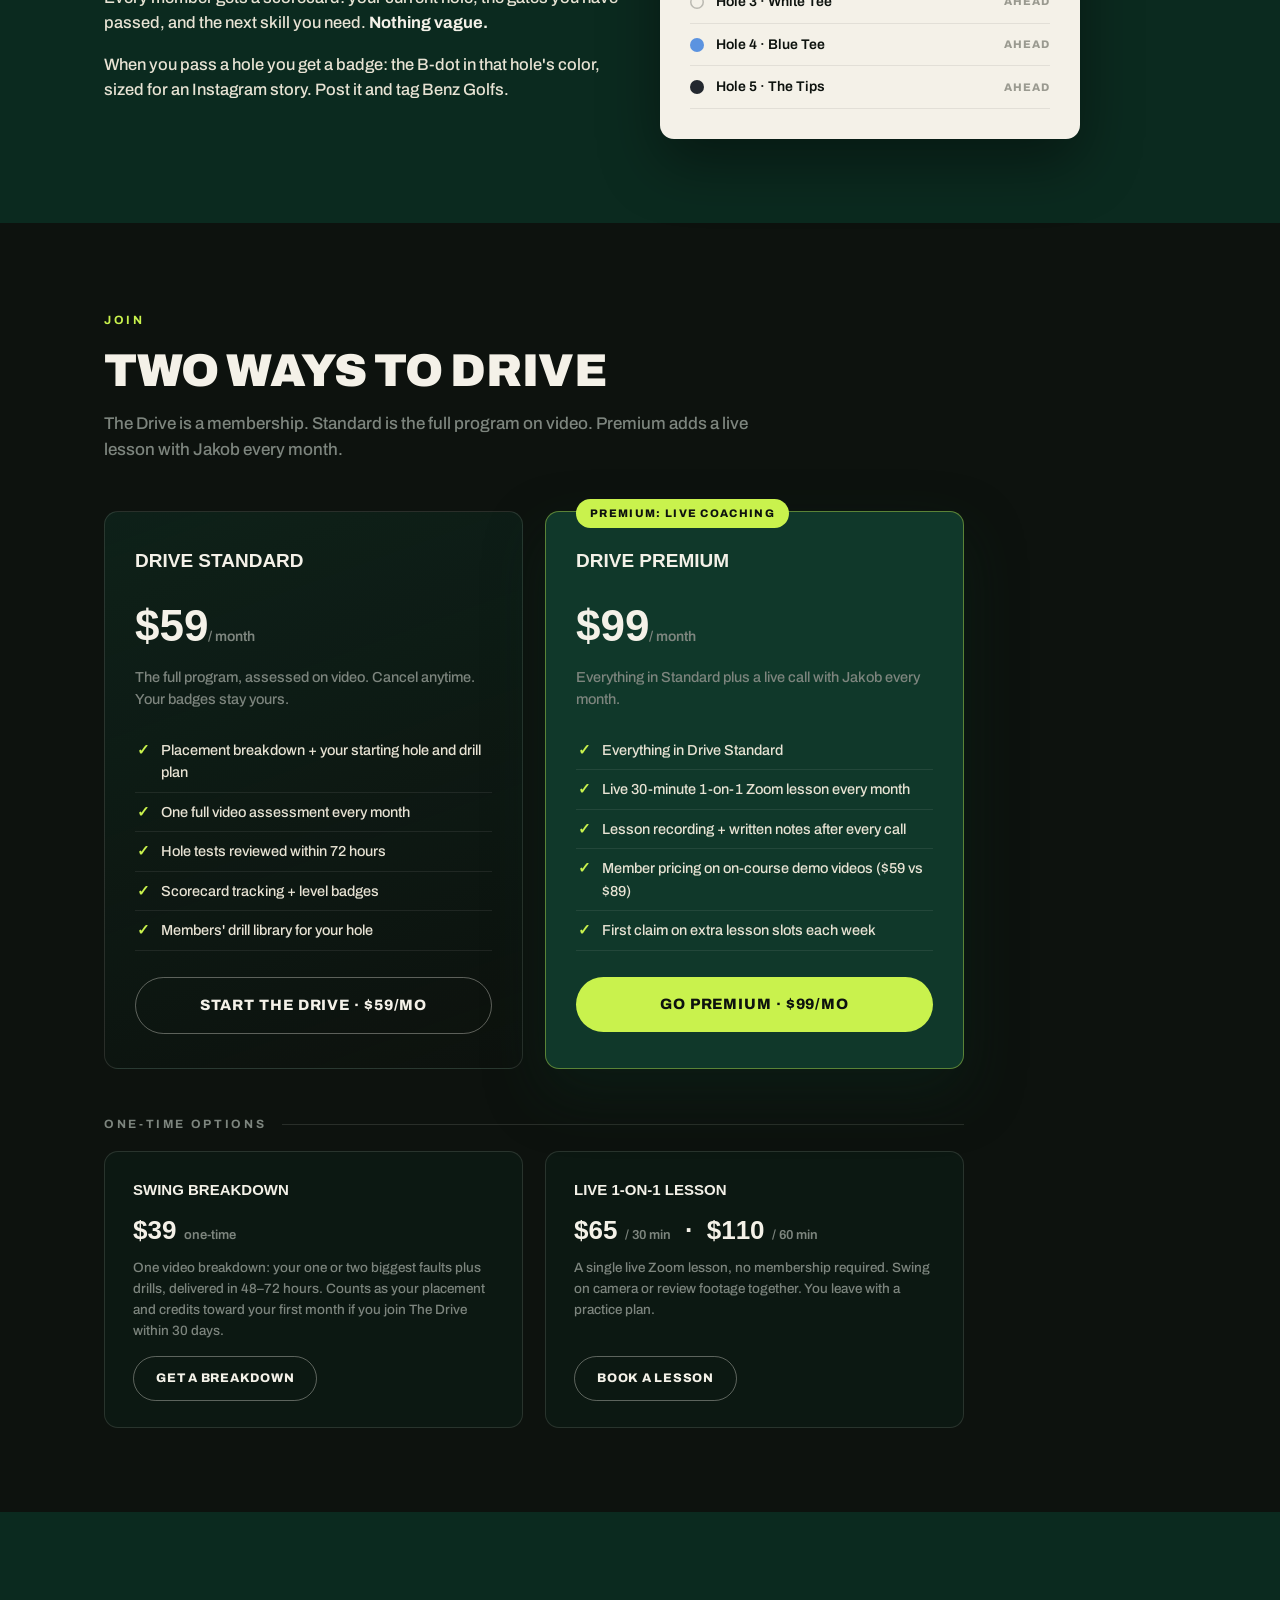
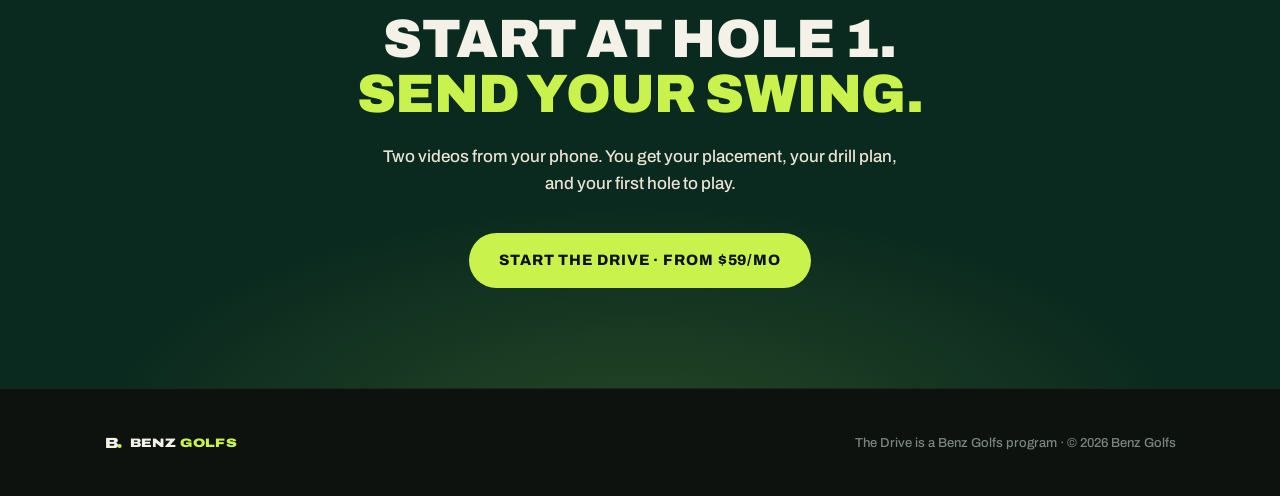
==== commit 41b53cc1: "Import live Benz Golfs site Co-Authored-By: Claude Fable 5.1 <noreply@anthropic.com>" ====
--- a/drive/index.html
+++ b/drive/index.html
@@ -60,9 +60,6 @@
   .btn-volt:hover { box-shadow: 0 8px 28px rgba(201,242,77,0.35); }
   .btn-ghost { background: transparent; color: var(--cream); border: 1.5px solid rgba(244,241,232,0.35); }
   .btn-ghost:hover { border-color: var(--cream); }
-  .btn.is-disabled, .btn.is-disabled:hover { opacity: 0.45; cursor: not-allowed; transform: none; box-shadow: none; }
-  .btn-stack { display: flex; flex-direction: column; gap: 10px; align-self: stretch; }
-  .btn-stack .btn { text-align: center; }
 
   /* ---------- NAV ---------- */
   nav {
@@ -288,36 +285,6 @@
   .oneoff-card .btn { padding: 12px 22px; font-size: 12.5px; align-self: flex-start; margin-top: 6px; }
   @media (max-width: 760px) { .oneoff-grid { grid-template-columns: 1fr; } }
 
-  /* ---------- WAITLIST ---------- */
-  .waitlist {
-    max-width: 860px; margin-top: 46px;
-    border: 1px solid rgba(201,242,77,0.4); border-radius: var(--radius);
-    padding: 30px; background: linear-gradient(160deg, rgba(16,56,42,0.5), rgba(13,18,14,0.2));
-    display: grid; grid-template-columns: 1fr 1fr; gap: 24px; align-items: center;
-  }
-  .waitlist h3 { font-family: 'Archivo Expanded', sans-serif; font-weight: 900; text-transform: uppercase; font-size: 19px; margin-bottom: 8px; }
-  .waitlist p { color: var(--gray); font-size: 14.5px; font-weight: 500; }
-  .wl-form { display: flex; gap: 10px; }
-  .wl-form input[type="email"] {
-    flex-grow: 1; min-width: 0;
-    font-family: 'Archivo', sans-serif; font-size: 15px; font-weight: 500;
-    color: var(--cream); background: rgba(13,18,14,0.6);
-    border: 1.5px solid rgba(244,241,232,0.2); border-radius: 999px; padding: 14px 20px;
-  }
-  .wl-form input[type="email"]:focus { outline: none; border-color: var(--volt); }
-  .wl-form input::placeholder { color: var(--gray); }
-  .wl-form .btn { padding: 14px 26px; }
-  .wl-hp { position: absolute; left: -9999px; }
-  .wl-done { display: none; color: var(--volt); font-weight: 700; font-size: 15px; }
-  .waitlist.joined .wl-form { display: none; }
-  .waitlist.joined .wl-done { display: block; }
-  .waitlist iframe { width: 100%; border: 0; }
-  @media (max-width: 760px) {
-    .waitlist { grid-template-columns: 1fr; padding: 24px; }
-    .wl-form { flex-direction: column; }
-    .wl-form .btn { text-align: center; }
-  }
-
   /* ---------- FINAL ---------- */
   .final {
     background:
@@ -332,11 +299,6 @@
   footer { padding: 40px 0; border-top: 1px solid rgba(244,241,232,0.08); }
   .foot-inner { display: flex; align-items: center; justify-content: space-between; flex-wrap: wrap; gap: 16px; }
   .foot-inner .small { font-size: 13px; color: var(--gray); font-weight: 500; }
-  .foot-links { display: flex; gap: 24px; }
-  .foot-links a { color: var(--cream-dim); text-decoration: none; font-size: 13px; font-weight: 600; text-transform: uppercase; letter-spacing: 0.1em; }
-  .foot-links a:hover { color: var(--volt); }
-  .foot-links a.is-disabled { opacity: 0.4; cursor: not-allowed; }
-  .foot-links a.is-disabled:hover { color: var(--cream-dim); }
 
   /* ---------- MOBILE TAB BAR ---------- */
   .tabbar { display: none; }
@@ -642,7 +604,7 @@
           <li>Scorecard tracking + level badges</li>
           <li>Members' drill library for your hole</li>
         </ul>
-        <a class="btn btn-ghost" style="width:100%;text-align:center;" data-product="standard">Start The Drive · $59/mo</a>
+        <a href="#" class="btn btn-ghost" style="width:100%;text-align:center;">Start The Drive · $59/mo</a>
       </div>
       <div class="pr-card featured">
         <span class="badge">Premium: Live Coaching</span>
@@ -656,7 +618,7 @@
           <li>Member pricing on on-course demo videos ($59 vs $89)</li>
           <li>First claim on extra lesson slots each week</li>
         </ul>
-        <a class="btn btn-volt" style="width:100%;text-align:center;" data-product="premium">Go Premium · $99/mo</a>
+        <a href="#" class="btn btn-volt" style="width:100%;text-align:center;">Go Premium · $99/mo</a>
       </div>
     </div>
 
@@ -666,36 +628,13 @@
         <h4>Swing Breakdown</h4>
         <div class="op">$39 <span>one-time</span></div>
         <p>One video breakdown: your one or two biggest faults plus drills, delivered in 48–72 hours. Counts as your placement and credits toward your first month if you join The Drive within 30 days.</p>
-        <a class="btn btn-ghost" data-product="breakdown">Get a Breakdown</a>
+        <a href="#" class="btn btn-ghost">Get a Breakdown</a>
       </div>
       <div class="oneoff-card">
         <h4>Live 1-on-1 Lesson</h4>
         <div class="op">$65 <span>/ 30 min</span> &nbsp;·&nbsp; $110 <span>/ 60 min</span></div>
         <p>A single live Zoom lesson, no membership required. Swing on camera or review footage together. You leave with a practice plan.</p>
-        <div class="btn-stack">
-          <a class="btn btn-ghost" data-product="zoom30">Book 30 Min · $65</a>
-          <a class="btn btn-ghost" data-product="zoom60">Book 60 Min · $110</a>
-        </div>
-      </div>
-    </div>
-
-    <!-- ============ WAITLIST ============ -->
-    <!-- Uses Netlify Forms by default (the form is detected at deploy time; submissions show in the Netlify dashboard under Forms).
-         If TALLY_WAITLIST_FORM_ID is set in /config.js, the Tally form is embedded here instead. -->
-    <div class="waitlist" id="waitlist">
-      <div>
-        <h3>Not open yet</h3>
-        <p>Leave your email and you will hear first when The Drive opens.</p>
-      </div>
-      <div class="wl-slot">
-        <form class="wl-form" name="drive-waitlist" method="POST" action="/drive/?waitlist=joined" data-netlify="true" netlify-honeypot="bot-field">
-          <input type="hidden" name="form-name" value="drive-waitlist">
-          <p class="wl-hp" aria-hidden="true"><label>Leave this field empty <input name="bot-field" tabindex="-1" autocomplete="off"></label></p>
-          <label for="wl-email" class="wl-hp">Email</label>
-          <input id="wl-email" type="email" name="email" placeholder="you@email.com" required autocomplete="email">
-          <button type="submit" class="btn btn-volt">Join</button>
-        </form>
-        <p class="wl-done">You are on the list. You will get one email when The Drive opens.</p>
+        <a href="#" class="btn btn-ghost">Book a Lesson</a>
       </div>
     </div>
   </div>
@@ -713,11 +652,6 @@
 <footer>
   <div class="wrap foot-inner">
     <a class="wordmark" href="#top" aria-label="Benz Golfs"><svg width="133" height="27" style="color:var(--cream)"><use href="#bg-lockup"/></svg></a>
-    <div class="foot-links">
-      <a data-link="instagram">Instagram</a>
-      <a data-link="contact">Contact</a>
-      <a href="/#faq">Refund Policy</a>
-    </div>
     <span class="small">The Drive is a Benz Golfs program · © 2026 Benz Golfs</span>
   </div>
 </footer>
@@ -729,36 +663,5 @@
   <a href="#scorecard"><svg class="tico" viewBox="0 0 24 24" fill="none" stroke-width="2" stroke-linecap="round" stroke-linejoin="round"><rect x="3" y="5" width="18" height="14" rx="2"/><path d="M7 10 H17 M7 14 H13"/></svg><span>Scorecard</span></a>
   <a href="#join"><svg class="tico" viewBox="0 0 24 24" fill="none" stroke-width="2" stroke-linecap="round" stroke-linejoin="round"><path d="M12 3 H20 V11 L11 20 L3 12 Z"/><circle cx="16" cy="7" r="1.6"/></svg><span>Join</span></a>
 </nav>
-
-<script src="/config.js"></script>
-<script src="/assets/site.js"></script>
-<script>
-(function () {
-  var cfg = window.BENZ_CONFIG || {};
-  var box = document.getElementById('waitlist');
-  if (!box) return;
-  var tallyId = (cfg.TALLY_WAITLIST_FORM_ID || '').trim();
-  if (tallyId) {
-    /* Swap the Netlify form for the Tally embed. */
-    var slot = box.querySelector('.wl-slot');
-    var iframe = document.createElement('iframe');
-    iframe.src = 'https://tally.so/embed/' + encodeURIComponent(tallyId) + '?alignLeft=1&hideTitle=1&transparentBackground=1&dynamicHeight=1';
-    iframe.title = 'The Drive waitlist';
-    iframe.height = '180';
-    iframe.loading = 'lazy';
-    slot.innerHTML = '';
-    slot.appendChild(iframe);
-    var s = document.createElement('script');
-    s.src = 'https://tally.so/widgets/embed.js';
-    document.body.appendChild(s);
-    return;
-  }
-  /* Netlify Forms redirects back here after a submission. */
-  if (/[?&]waitlist=joined/.test(window.location.search)) {
-    box.classList.add('joined');
-    box.scrollIntoView();
-  }
-})();
-</script>
 </body>
 </html>
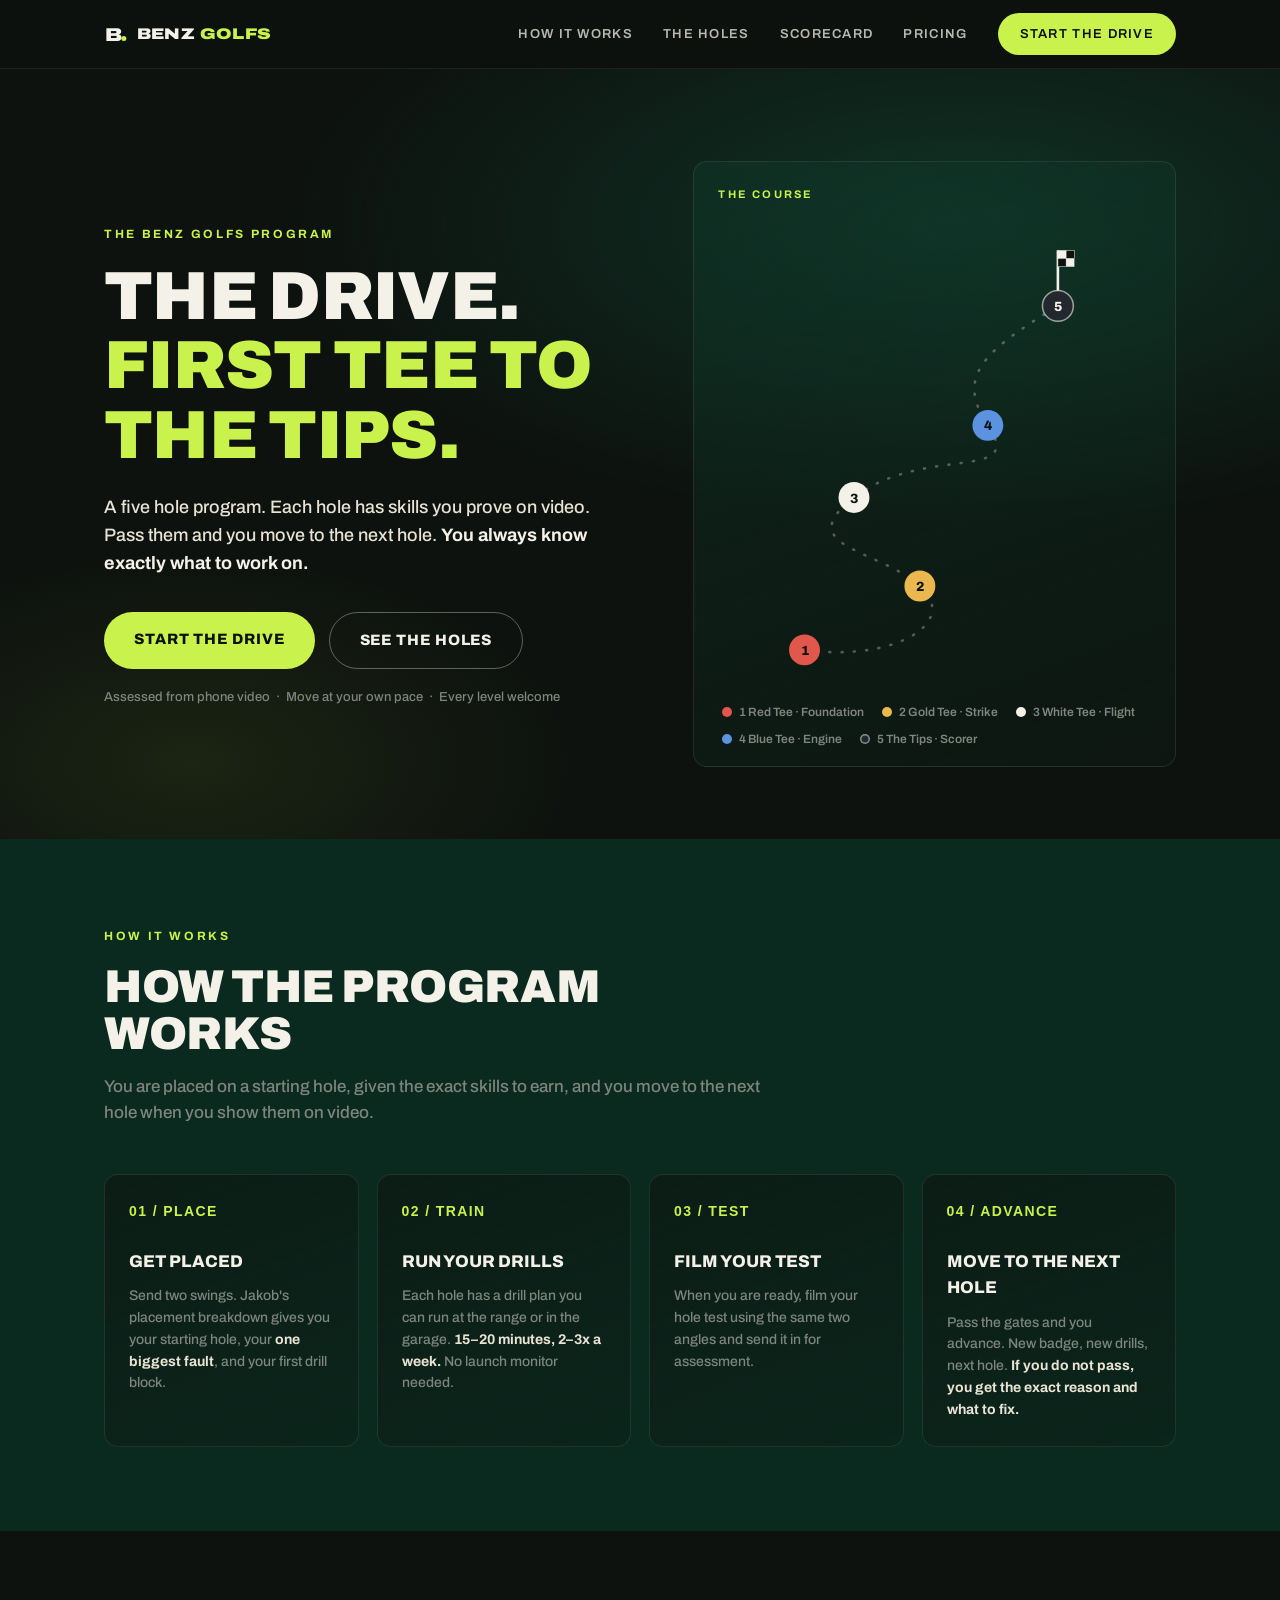
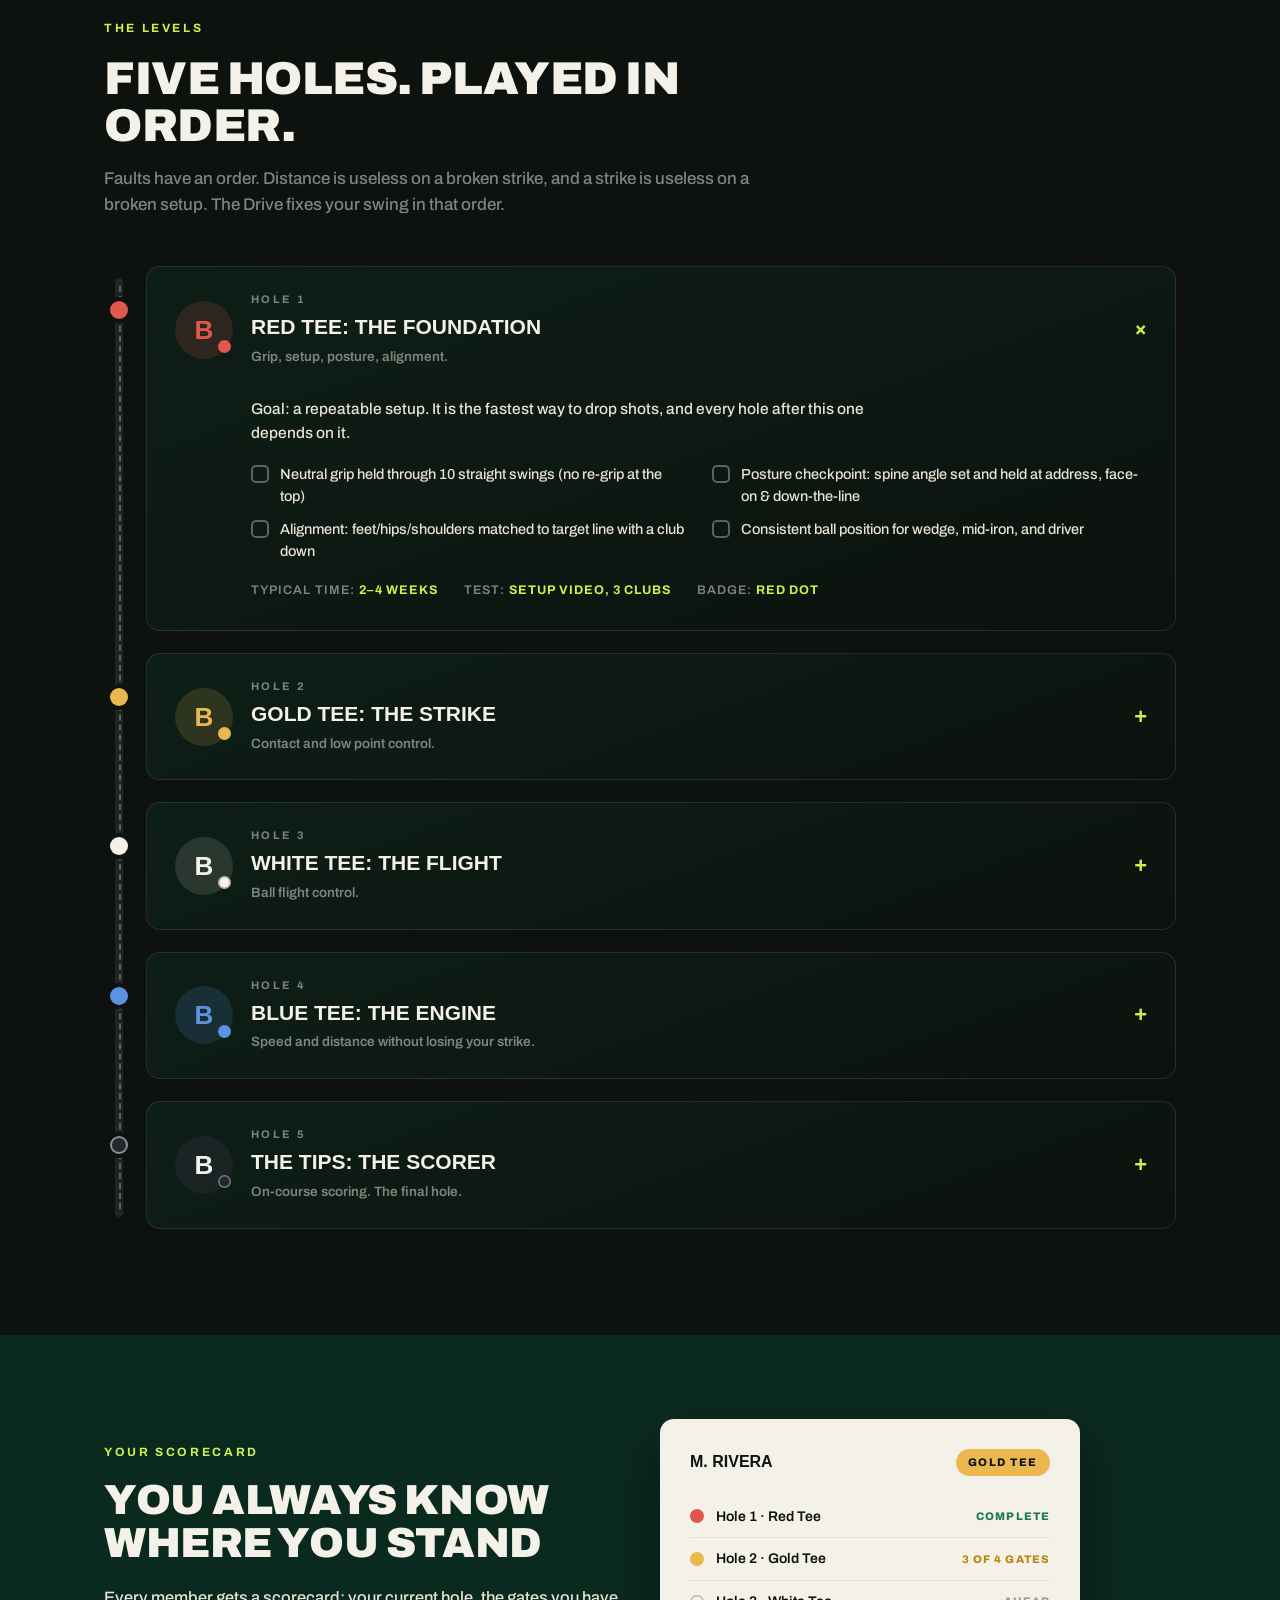
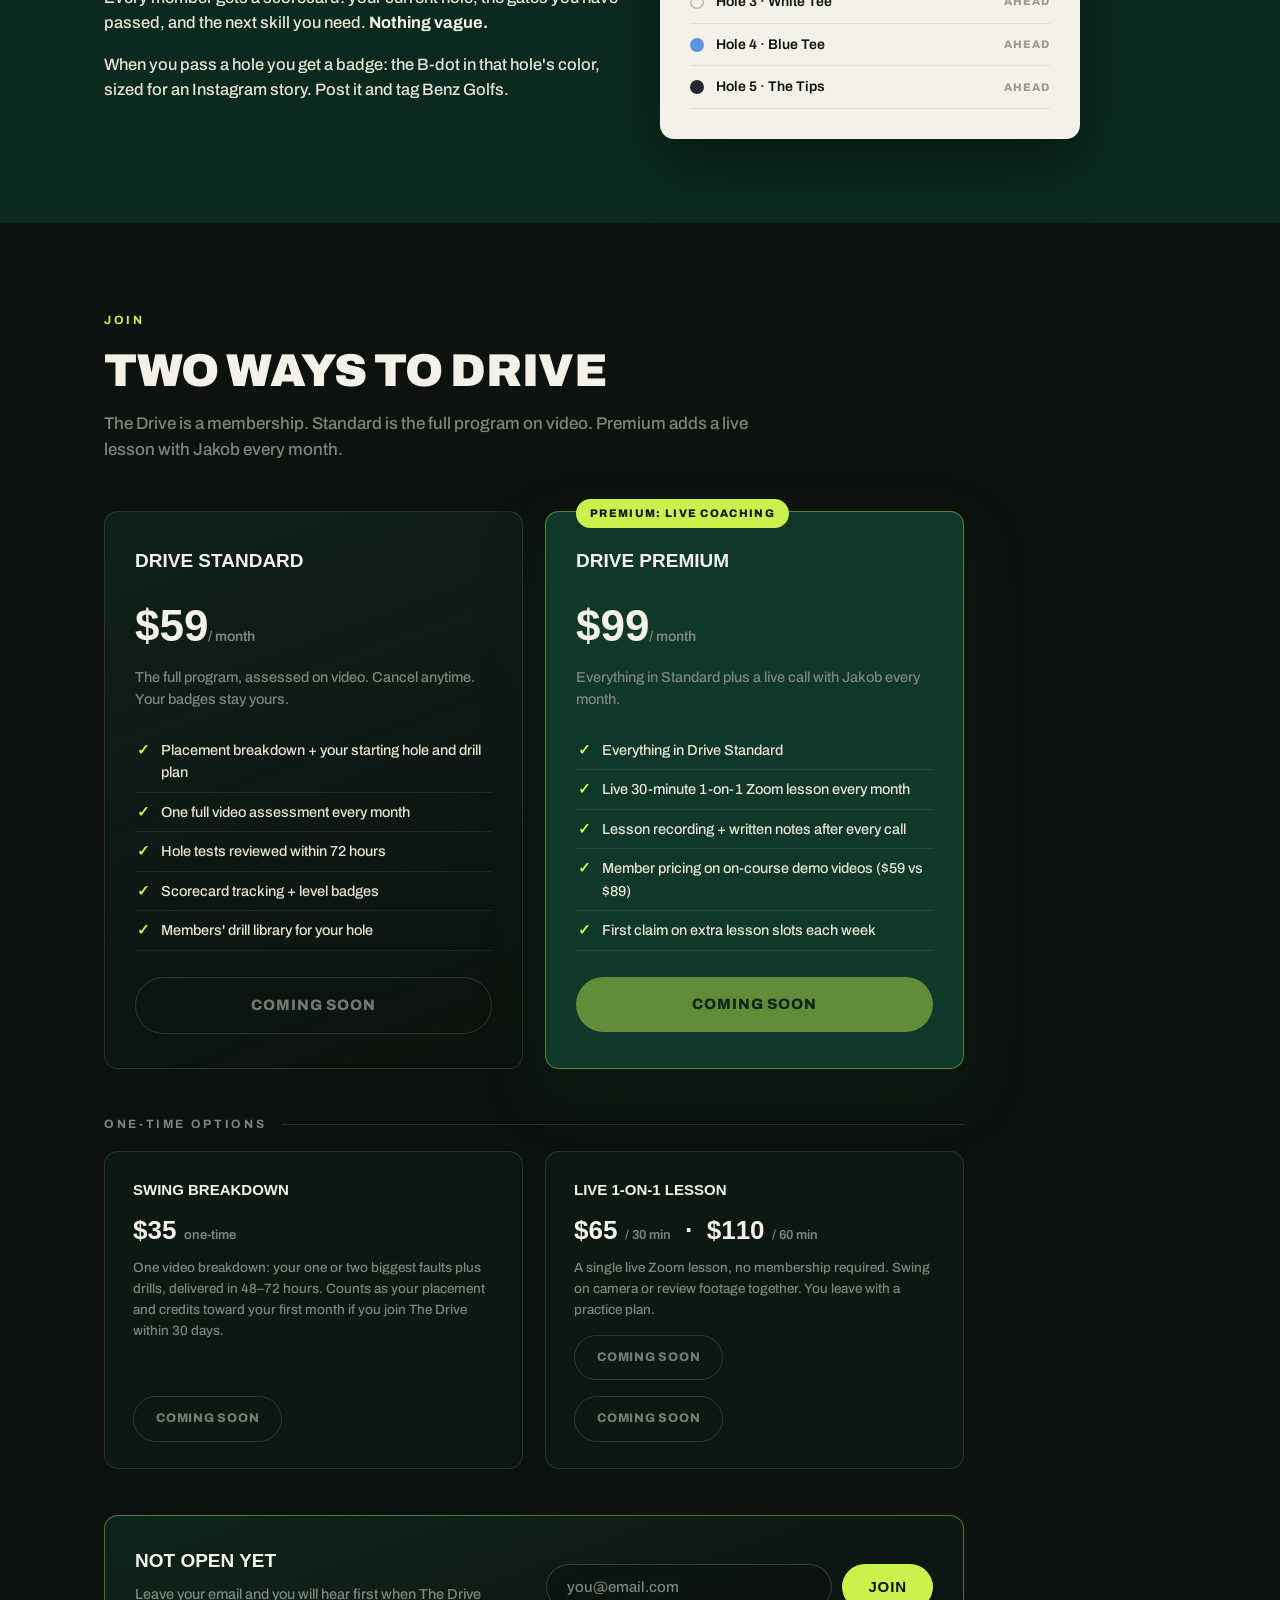
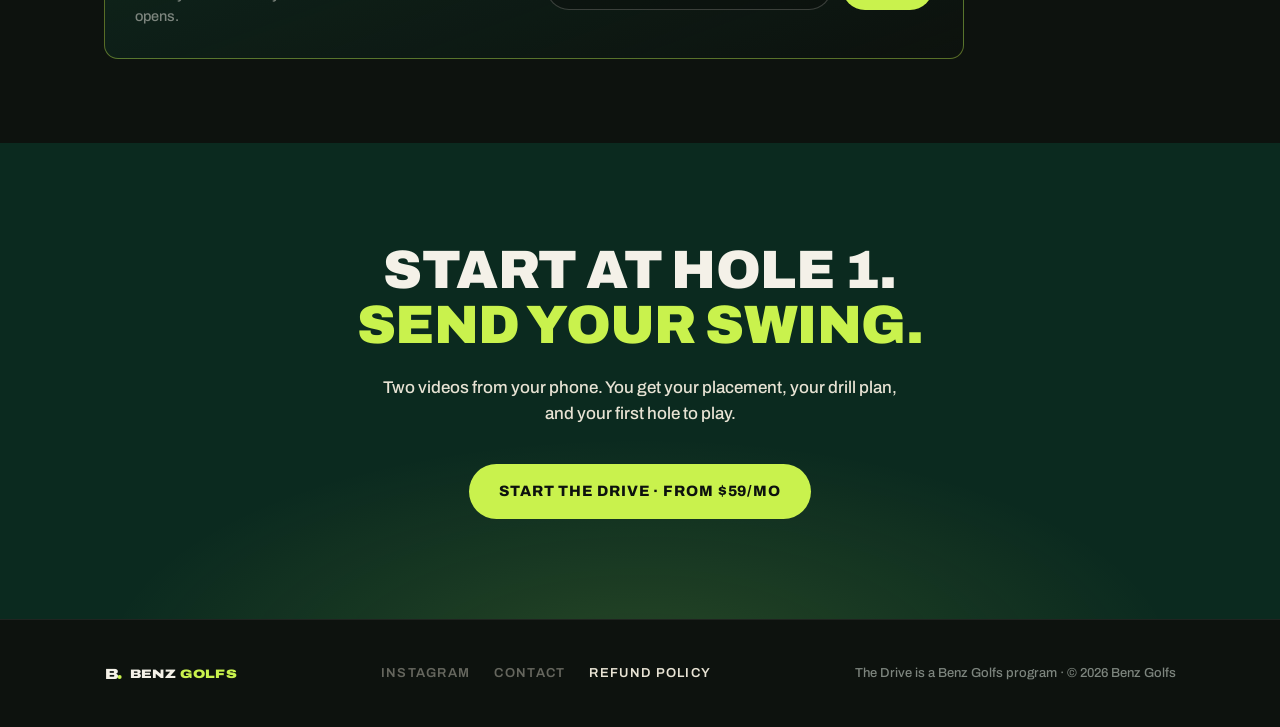
==== commit eed7eedf: "Change Swing Breakdown price from $39 to $35 Co-Authored-By: Claude Fable 5.2 <noreply@anthropic.com" ====
--- a/drive/index.html
+++ b/drive/index.html
@@ -60,6 +60,9 @@
   .btn-volt:hover { box-shadow: 0 8px 28px rgba(201,242,77,0.35); }
   .btn-ghost { background: transparent; color: var(--cream); border: 1.5px solid rgba(244,241,232,0.35); }
   .btn-ghost:hover { border-color: var(--cream); }
+  .btn.is-disabled, .btn.is-disabled:hover { opacity: 0.45; cursor: not-allowed; transform: none; box-shadow: none; }
+  .btn-stack { display: flex; flex-direction: column; gap: 10px; align-self: stretch; }
+  .btn-stack .btn { text-align: center; }
 
   /* ---------- NAV ---------- */
   nav {
@@ -285,6 +288,36 @@
   .oneoff-card .btn { padding: 12px 22px; font-size: 12.5px; align-self: flex-start; margin-top: 6px; }
   @media (max-width: 760px) { .oneoff-grid { grid-template-columns: 1fr; } }
 
+  /* ---------- WAITLIST ---------- */
+  .waitlist {
+    max-width: 860px; margin-top: 46px;
+    border: 1px solid rgba(201,242,77,0.4); border-radius: var(--radius);
+    padding: 30px; background: linear-gradient(160deg, rgba(16,56,42,0.5), rgba(13,18,14,0.2));
+    display: grid; grid-template-columns: 1fr 1fr; gap: 24px; align-items: center;
+  }
+  .waitlist h3 { font-family: 'Archivo Expanded', sans-serif; font-weight: 900; text-transform: uppercase; font-size: 19px; margin-bottom: 8px; }
+  .waitlist p { color: var(--gray); font-size: 14.5px; font-weight: 500; }
+  .wl-form { display: flex; gap: 10px; }
+  .wl-form input[type="email"] {
+    flex-grow: 1; min-width: 0;
+    font-family: 'Archivo', sans-serif; font-size: 15px; font-weight: 500;
+    color: var(--cream); background: rgba(13,18,14,0.6);
+    border: 1.5px solid rgba(244,241,232,0.2); border-radius: 999px; padding: 14px 20px;
+  }
+  .wl-form input[type="email"]:focus { outline: none; border-color: var(--volt); }
+  .wl-form input::placeholder { color: var(--gray); }
+  .wl-form .btn { padding: 14px 26px; }
+  .wl-hp { position: absolute; left: -9999px; }
+  .wl-done { display: none; color: var(--volt); font-weight: 700; font-size: 15px; }
+  .waitlist.joined .wl-form { display: none; }
+  .waitlist.joined .wl-done { display: block; }
+  .waitlist iframe { width: 100%; border: 0; }
+  @media (max-width: 760px) {
+    .waitlist { grid-template-columns: 1fr; padding: 24px; }
+    .wl-form { flex-direction: column; }
+    .wl-form .btn { text-align: center; }
+  }
+
   /* ---------- FINAL ---------- */
   .final {
     background:
@@ -299,6 +332,11 @@
   footer { padding: 40px 0; border-top: 1px solid rgba(244,241,232,0.08); }
   .foot-inner { display: flex; align-items: center; justify-content: space-between; flex-wrap: wrap; gap: 16px; }
   .foot-inner .small { font-size: 13px; color: var(--gray); font-weight: 500; }
+  .foot-links { display: flex; gap: 24px; }
+  .foot-links a { color: var(--cream-dim); text-decoration: none; font-size: 13px; font-weight: 600; text-transform: uppercase; letter-spacing: 0.1em; }
+  .foot-links a:hover { color: var(--volt); }
+  .foot-links a.is-disabled { opacity: 0.4; cursor: not-allowed; }
+  .foot-links a.is-disabled:hover { color: var(--cream-dim); }
 
   /* ---------- MOBILE TAB BAR ---------- */
   .tabbar { display: none; }
@@ -604,7 +642,7 @@
           <li>Scorecard tracking + level badges</li>
           <li>Members' drill library for your hole</li>
         </ul>
-        <a href="#" class="btn btn-ghost" style="width:100%;text-align:center;">Start The Drive · $59/mo</a>
+        <a class="btn btn-ghost" style="width:100%;text-align:center;" data-product="standard">Start The Drive · $59/mo</a>
       </div>
       <div class="pr-card featured">
         <span class="badge">Premium: Live Coaching</span>
@@ -618,7 +656,7 @@
           <li>Member pricing on on-course demo videos ($59 vs $89)</li>
           <li>First claim on extra lesson slots each week</li>
         </ul>
-        <a href="#" class="btn btn-volt" style="width:100%;text-align:center;">Go Premium · $99/mo</a>
+        <a class="btn btn-volt" style="width:100%;text-align:center;" data-product="premium">Go Premium · $99/mo</a>
       </div>
     </div>
 
@@ -626,15 +664,38 @@
     <div class="oneoff-grid">
       <div class="oneoff-card">
         <h4>Swing Breakdown</h4>
-        <div class="op">$39 <span>one-time</span></div>
+        <div class="op">$35 <span>one-time</span></div>
         <p>One video breakdown: your one or two biggest faults plus drills, delivered in 48–72 hours. Counts as your placement and credits toward your first month if you join The Drive within 30 days.</p>
-        <a href="#" class="btn btn-ghost">Get a Breakdown</a>
+        <a class="btn btn-ghost" data-product="breakdown">Get a Breakdown</a>
       </div>
       <div class="oneoff-card">
         <h4>Live 1-on-1 Lesson</h4>
         <div class="op">$65 <span>/ 30 min</span> &nbsp;·&nbsp; $110 <span>/ 60 min</span></div>
         <p>A single live Zoom lesson, no membership required. Swing on camera or review footage together. You leave with a practice plan.</p>
-        <a href="#" class="btn btn-ghost">Book a Lesson</a>
+        <div class="btn-stack">
+          <a class="btn btn-ghost" data-product="zoom30">Book 30 Min · $65</a>
+          <a class="btn btn-ghost" data-product="zoom60">Book 60 Min · $110</a>
+        </div>
+      </div>
+    </div>
+
+    <!-- ============ WAITLIST ============ -->
+    <!-- Uses Netlify Forms by default (the form is detected at deploy time; submissions show in the Netlify dashboard under Forms).
+         If TALLY_WAITLIST_FORM_ID is set in /config.js, the Tally form is embedded here instead. -->
+    <div class="waitlist" id="waitlist">
+      <div>
+        <h3>Not open yet</h3>
+        <p>Leave your email and you will hear first when The Drive opens.</p>
+      </div>
+      <div class="wl-slot">
+        <form class="wl-form" name="drive-waitlist" method="POST" action="/drive/?waitlist=joined" data-netlify="true" netlify-honeypot="bot-field">
+          <input type="hidden" name="form-name" value="drive-waitlist">
+          <p class="wl-hp" aria-hidden="true"><label>Leave this field empty <input name="bot-field" tabindex="-1" autocomplete="off"></label></p>
+          <label for="wl-email" class="wl-hp">Email</label>
+          <input id="wl-email" type="email" name="email" placeholder="you@email.com" required autocomplete="email">
+          <button type="submit" class="btn btn-volt">Join</button>
+        </form>
+        <p class="wl-done">You are on the list. You will get one email when The Drive opens.</p>
       </div>
     </div>
   </div>
@@ -652,6 +713,11 @@
 <footer>
   <div class="wrap foot-inner">
     <a class="wordmark" href="#top" aria-label="Benz Golfs"><svg width="133" height="27" style="color:var(--cream)"><use href="#bg-lockup"/></svg></a>
+    <div class="foot-links">
+      <a data-link="instagram">Instagram</a>
+      <a data-link="contact">Contact</a>
+      <a href="/#faq">Refund Policy</a>
+    </div>
     <span class="small">The Drive is a Benz Golfs program · © 2026 Benz Golfs</span>
   </div>
 </footer>
@@ -663,5 +729,36 @@
   <a href="#scorecard"><svg class="tico" viewBox="0 0 24 24" fill="none" stroke-width="2" stroke-linecap="round" stroke-linejoin="round"><rect x="3" y="5" width="18" height="14" rx="2"/><path d="M7 10 H17 M7 14 H13"/></svg><span>Scorecard</span></a>
   <a href="#join"><svg class="tico" viewBox="0 0 24 24" fill="none" stroke-width="2" stroke-linecap="round" stroke-linejoin="round"><path d="M12 3 H20 V11 L11 20 L3 12 Z"/><circle cx="16" cy="7" r="1.6"/></svg><span>Join</span></a>
 </nav>
+
+<script src="/config.js"></script>
+<script src="/assets/site.js"></script>
+<script>
+(function () {
+  var cfg = window.BENZ_CONFIG || {};
+  var box = document.getElementById('waitlist');
+  if (!box) return;
+  var tallyId = (cfg.TALLY_WAITLIST_FORM_ID || '').trim();
+  if (tallyId) {
+    /* Swap the Netlify form for the Tally embed. */
+    var slot = box.querySelector('.wl-slot');
+    var iframe = document.createElement('iframe');
+    iframe.src = 'https://tally.so/embed/' + encodeURIComponent(tallyId) + '?alignLeft=1&hideTitle=1&transparentBackground=1&dynamicHeight=1';
+    iframe.title = 'The Drive waitlist';
+    iframe.height = '180';
+    iframe.loading = 'lazy';
+    slot.innerHTML = '';
+    slot.appendChild(iframe);
+    var s = document.createElement('script');
+    s.src = 'https://tally.so/widgets/embed.js';
+    document.body.appendChild(s);
+    return;
+  }
+  /* Netlify Forms redirects back here after a submission. */
+  if (/[?&]waitlist=joined/.test(window.location.search)) {
+    box.classList.add('joined');
+    box.scrollIntoView();
+  }
+})();
+</script>
 </body>
 </html>
